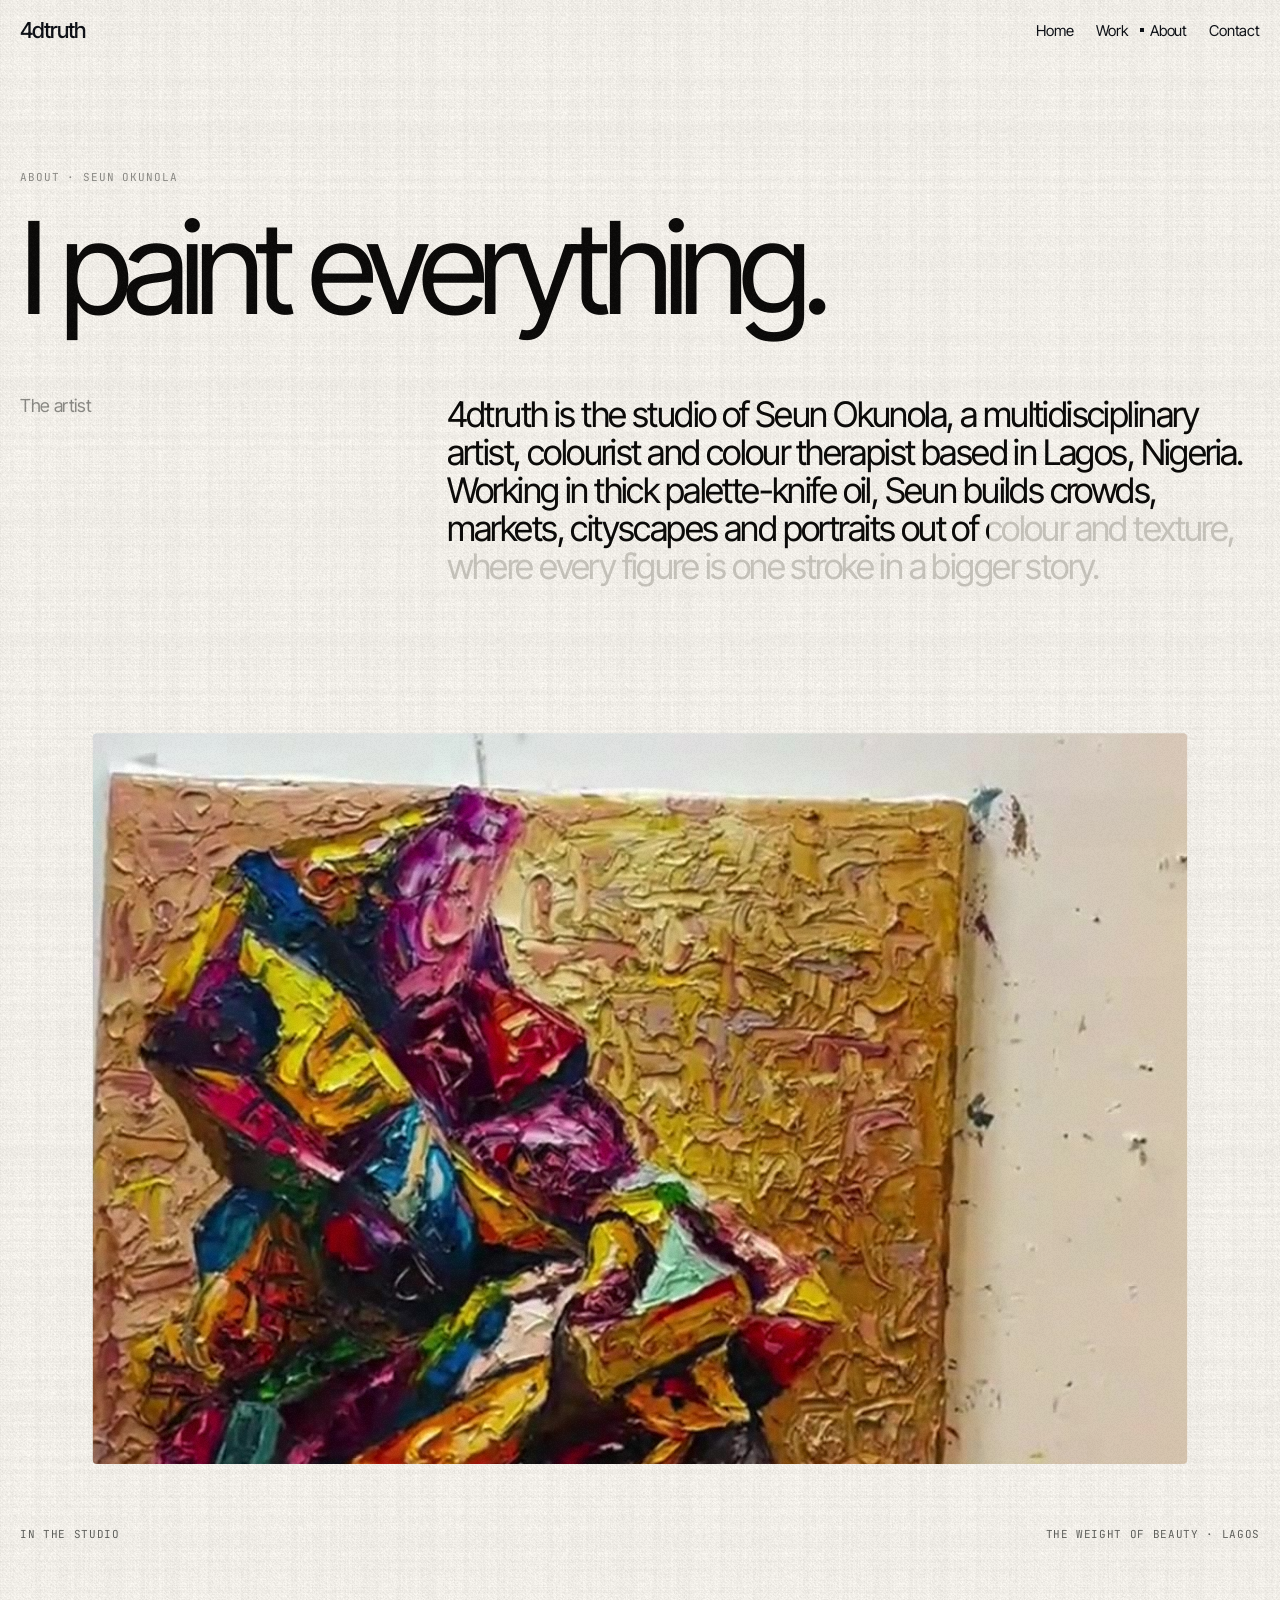
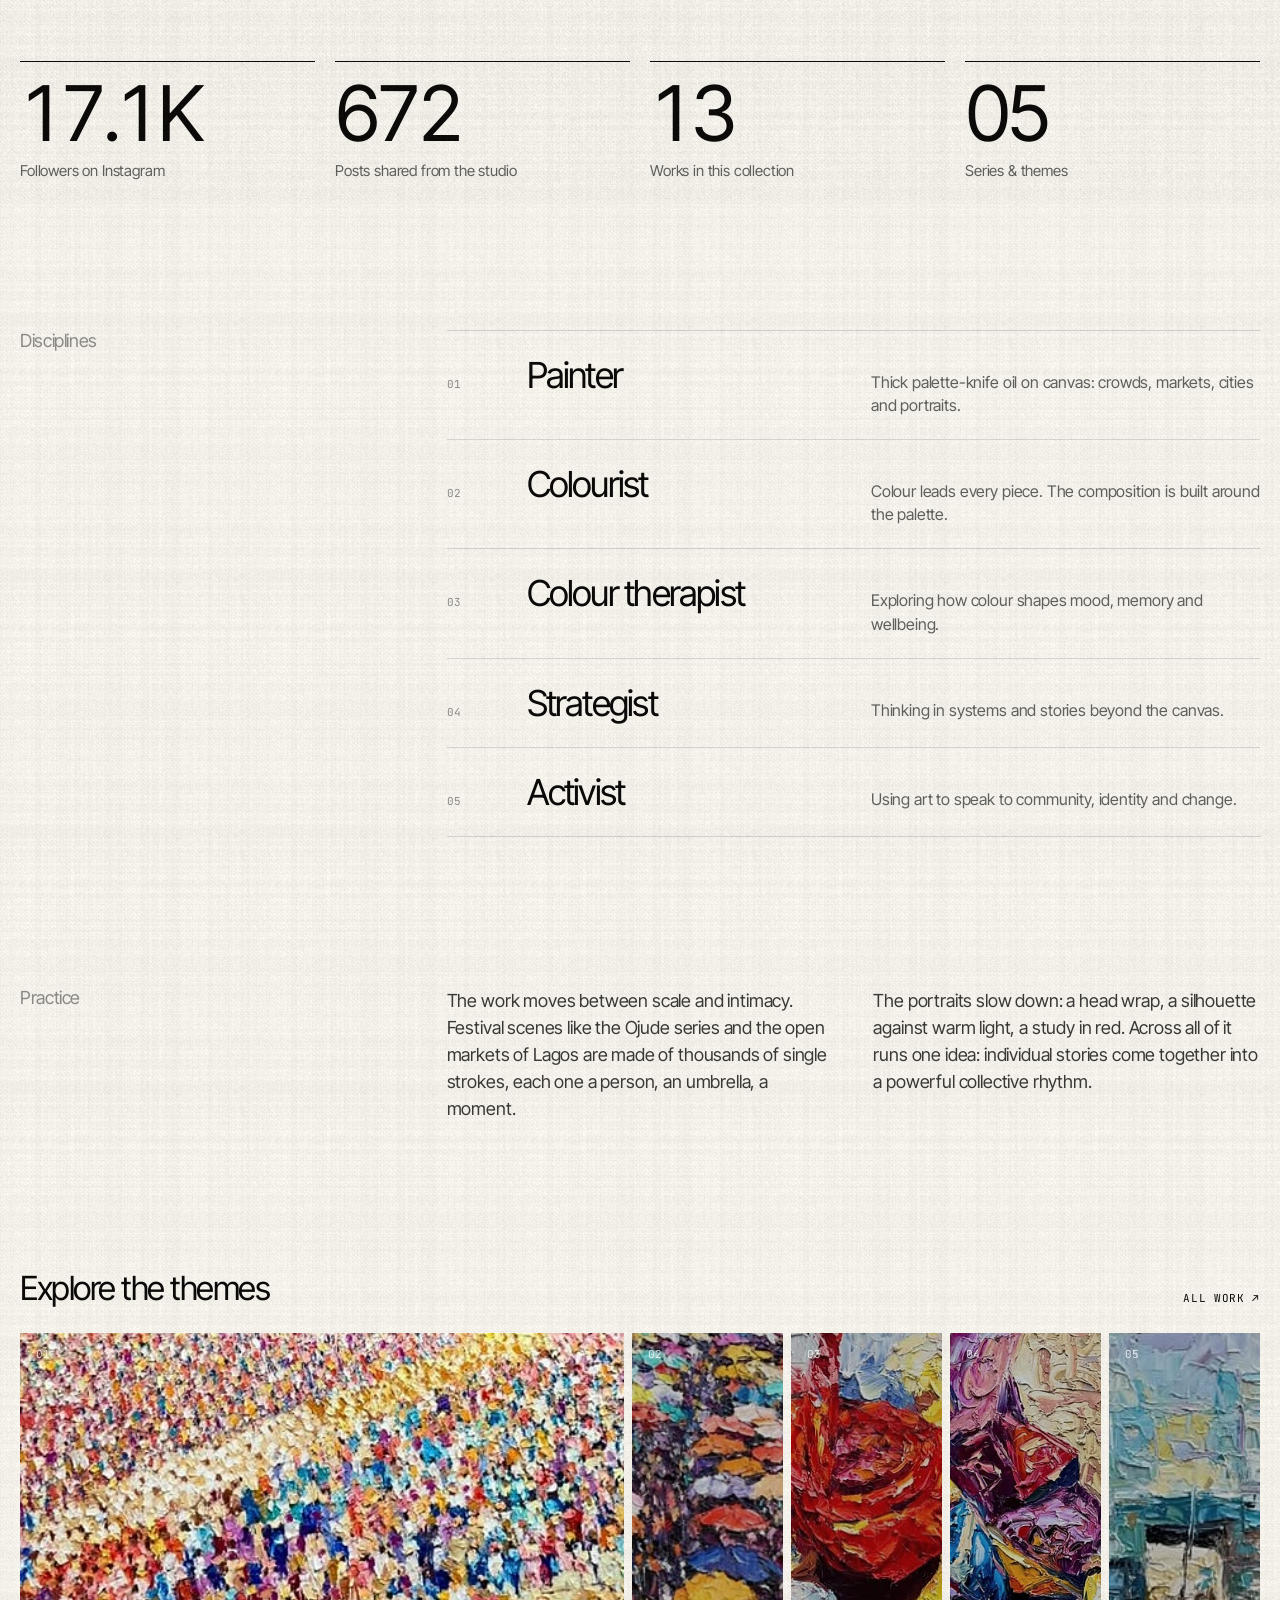
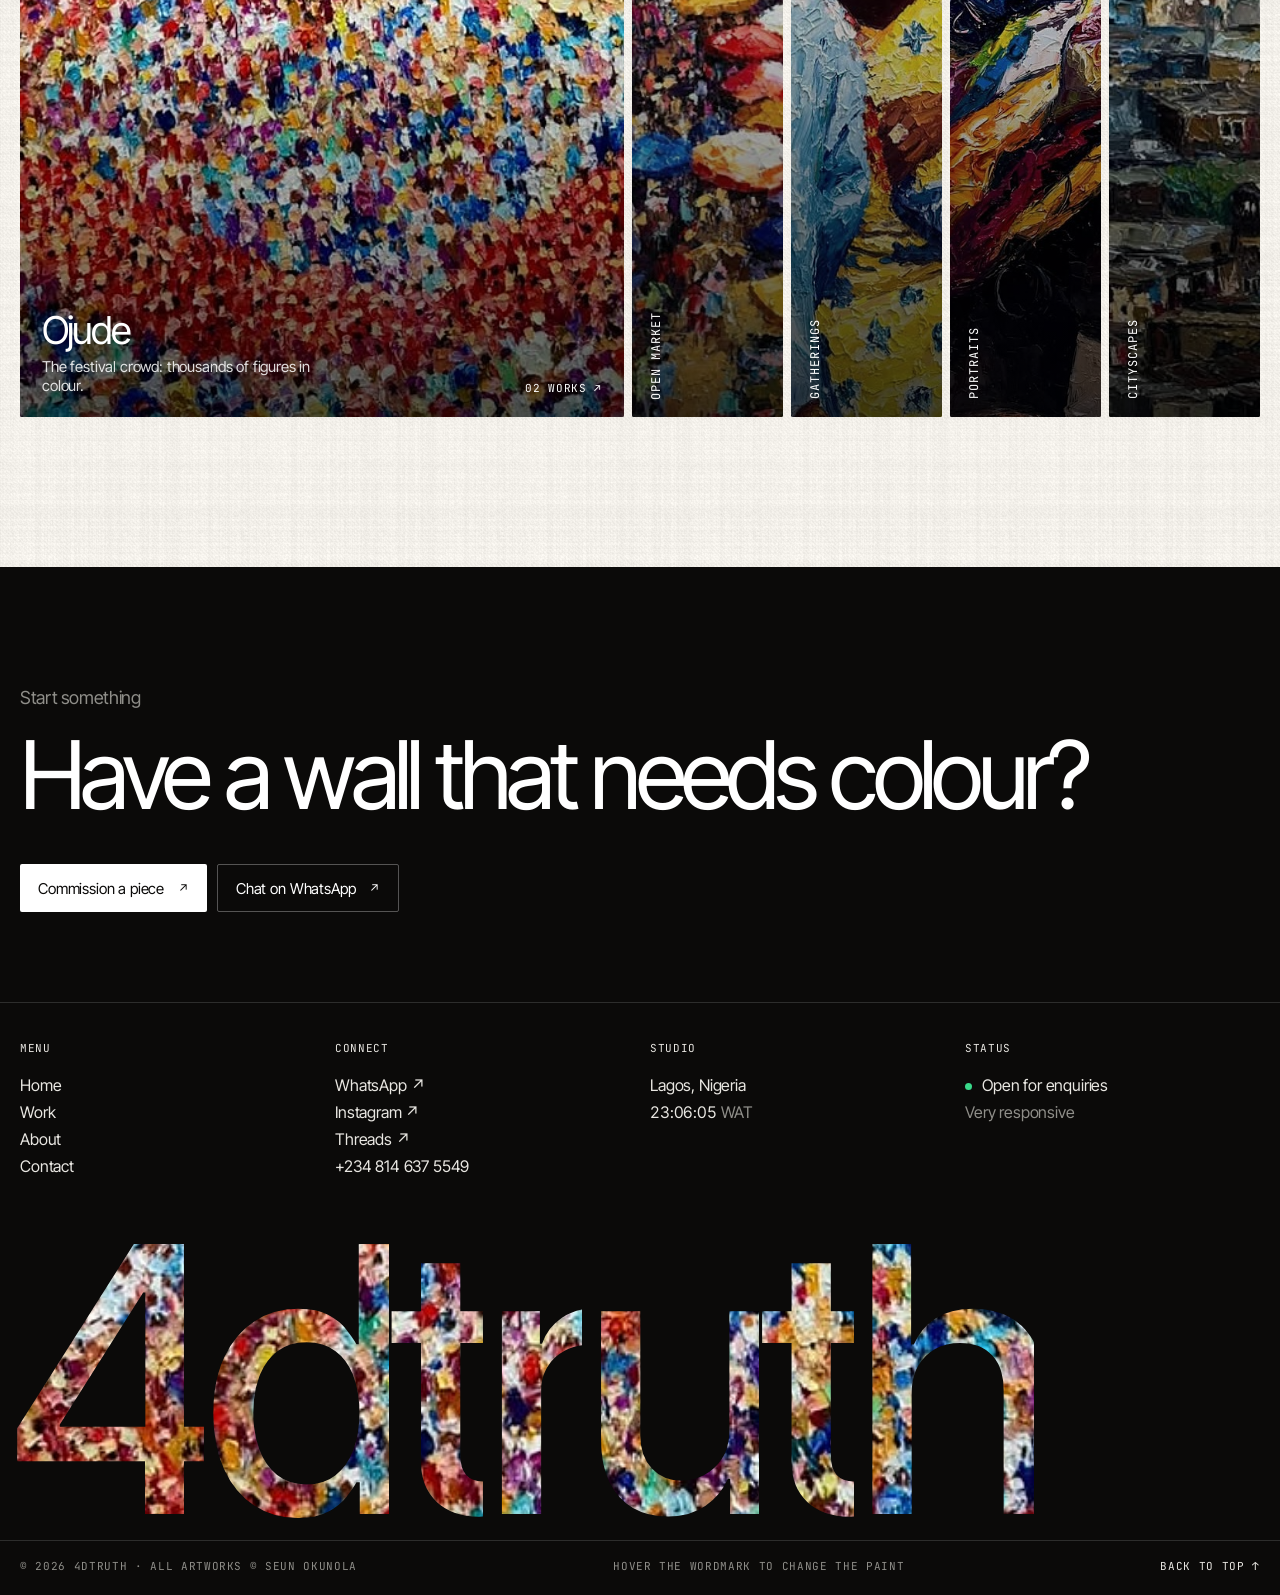
==== about.html @ 837c84b4 "Add Work, Artwork, About and Contact pages; landing-page home - Navbar without background (logo + me" ====
<!DOCTYPE html>
<html lang="en">
<head>
  <meta charset="utf-8" />
  <meta name="viewport" content="width=device-width, initial-scale=1" />
  <title>About | 4dtruth</title>
  <meta name="description" content="About Seun Okunola (4dtruth): multidisciplinary artist, colourist and colour therapist, strategist and activist based in Lagos, Nigeria." />
  <meta property="og:image" content="/assets/works/the-weight-of-beauty.jpg" />
  <link rel="icon" href="data:image/svg+xml,%3Csvg xmlns='http://www.w3.org/2000/svg' viewBox='0 0 32 32'%3E%3Crect width='32' height='32' fill='%230b0a09'/%3E%3Ctext x='16' y='22' font-family='Arial' font-weight='700' font-size='15' fill='white' text-anchor='middle'%3E4d%3C/text%3E%3C/svg%3E" />
  <script>if (sessionStorage.getItem("fdt-pt")) document.documentElement.classList.add("pt-in");</script>
  <link rel="preconnect" href="https://fonts.googleapis.com" />
  <link rel="preconnect" href="https://fonts.gstatic.com" crossorigin />
  <link href="https://fonts.googleapis.com/css2?family=Inter+Tight:wght@300;400;500&family=JetBrains+Mono:wght@400;500&display=swap" rel="stylesheet" />
  <link rel="stylesheet" href="styles.css" />
</head>
<body data-page="about">
  <main>
    <section class="ab-hero">
      <p class="eyebrow" data-split="wipe">About · Seun Okunola</p>
      <h1 class="ab-title" data-split="wipe" style="margin-top:28px">I paint everything.</h1>
      <div class="ab-lead-wrap">
        <p class="label" data-split="wipe">The artist</p>
        <p class="about-lead" data-split="fill">4dtruth is the studio of Seun Okunola, a multidisciplinary artist, colourist and colour therapist based in Lagos, Nigeria. Working in thick palette-knife oil, Seun builds crowds, markets, cityscapes and portraits out of colour and texture, where every figure is one stroke in a bigger story.</p>
      </div>
    </section>

    <section class="studio">
      <div class="studio-frame" id="studio-frame">
        <video autoplay muted loop playsinline preload="metadata" poster="assets/media/studio-poster.jpg">
          <source src="assets/media/studio.mp4" type="video/mp4" />
        </video>
      </div>
      <div class="studio-cap mono"><span>In the studio</span><span>The Weight of Beauty · Lagos</span></div>
    </section>

    <section class="stats" aria-label="At a glance">
      <div class="stat fade" data-reveal><div class="stat-n"><span data-count="17.1" data-suffix="K">0</span></div><p class="stat-l">Followers on Instagram</p></div>
      <div class="stat fade" data-reveal><div class="stat-n"><span data-count="673">0</span></div><p class="stat-l">Posts shared from the studio</p></div>
      <div class="stat fade" data-reveal><div class="stat-n"><span data-count="13" data-pad="2">00</span></div><p class="stat-l">Works in this collection</p></div>
      <div class="stat fade" data-reveal><div class="stat-n"><span data-count="5" data-pad="2">00</span></div><p class="stat-l">Series &amp; themes</p></div>
    </section>

    <section class="roles">
      <div>
        <p class="label" data-split="wipe">Disciplines</p>
      </div>
      <div class="roles-list">
        <div class="role" data-reveal><span class="mono">01</span><h3>Painter</h3><p>Thick palette-knife oil on canvas: crowds, markets, cities and portraits.</p></div>
        <div class="role" data-reveal><span class="mono">02</span><h3>Colourist</h3><p>Colour leads every piece. The composition is built around the palette.</p></div>
        <div class="role" data-reveal><span class="mono">03</span><h3>Colour therapist</h3><p>Exploring how colour shapes mood, memory and wellbeing.</p></div>
        <div class="role" data-reveal><span class="mono">04</span><h3>Strategist</h3><p>Thinking in systems and stories beyond the canvas.</p></div>
        <div class="role" data-reveal><span class="mono">05</span><h3>Activist</h3><p>Using art to speak to community, identity and change.</p></div>
      </div>
    </section>

    <section class="practice">
      <p class="label" data-split="wipe">Practice</p>
      <div class="practice-cols">
        <p data-split="wipe">The work moves between scale and intimacy. Festival scenes like the Ojude series and the open markets of Lagos are made of thousands of single strokes, each one a person, an umbrella, a moment.</p>
        <p data-split="wipe">The portraits slow down: a head wrap, a silhouette against warm light, a study in red. Across all of it runs one idea: individual stories come together into a powerful collective rhythm.</p>
      </div>
    </section>

    <section class="series" id="series">
      <div class="sec-head">
        <h2 class="h2" data-split="wipe">Explore the themes</h2>
        <a href="work.html" class="mono bnd-hov">All work ↗</a>
      </div>
      <div class="series-row" id="series-row"></div>
    </section>
  </main>

  <div id="app-footer"></div>

  <script src="assets/vendor/lenis.min.js"></script>
  <script src="assets/js/data.js"></script>
  <script src="assets/js/core.js"></script>
  <script src="assets/js/about.js"></script>
</body>
</html>
---- styles.css ----
/* =========================================================
   4dtruth: styles (all pages)
   Motion modelled on ouiwill.com
   Signature easing: cubic-bezier(.771,.029,.189,1.007)
   ========================================================= */
:root {
  --ink: #0b0a09;
  --grey: #5f605c;
  --muted: #8a8984;
  --soft: #c6c3bb;
  --line: rgba(11, 10, 9, .14);
  --tag: rgba(11, 10, 9, .07);
  --paper: #f4f1eb;
  --pad: 20px;
  --headH: 60px;
  --ease: cubic-bezier(.771, .029, .189, 1.007);
  --expo: cubic-bezier(.19, 1, .22, 1);
  --sans: "Inter Tight", "Helvetica Neue", Helvetica, Arial, sans-serif;
  --mono: "JetBrains Mono", ui-monospace, Menlo, monospace;
}

@property --hovp { syntax: "<number>"; inherits: false; initial-value: 0; }
@property --fill { syntax: "<number>"; inherits: false; initial-value: 0; }

* { box-sizing: border-box; margin: 0; padding: 0; }
html { -webkit-text-size-adjust: 100%; scrollbar-width: none; }
html::-webkit-scrollbar { display: none; }
html.lenis, html.lenis body { height: auto; }
.lenis.lenis-smooth { scroll-behavior: auto !important; }
.lenis.lenis-stopped { overflow: hidden; }
body {
  font-family: var(--sans); color: var(--ink);
  background: var(--paper) url("assets/texture/canvas.png") repeat;
  background-size: 256px 256px;
  letter-spacing: -0.01em;
  -webkit-font-smoothing: antialiased; -moz-osx-font-smoothing: grayscale;
}
img, video { display: block; max-width: 100%; }
[hidden] { display: none !important; }
a { color: inherit; text-decoration: none; }
button, input, select, textarea { font: inherit; color: inherit; }
button { background: none; border: 0; cursor: pointer; }
.mono { font-family: var(--mono); font-size: 11px; letter-spacing: .06em; text-transform: uppercase; }
.label { color: var(--muted); font-size: 18px; letter-spacing: -0.02em; }
.h2 { font-size: clamp(28px, 2.6vw, 40px); font-weight: 400; letter-spacing: -0.045em; line-height: 1; }
.eyebrow { font-family: var(--mono); font-size: 11px; letter-spacing: .08em; text-transform: uppercase; color: var(--muted); }

/* ---------- Film grain over everything ---------- */
.grain {
  position: fixed; inset: -100%; z-index: 200; pointer-events: none; opacity: .09;
  background: url("assets/texture/grain.png") repeat; background-size: 180px;
  animation: grain .9s steps(6) infinite;
}
@keyframes grain {
  0% { transform: translate(0, 0); } 17% { transform: translate(-3%, 2%); } 33% { transform: translate(2%, -4%); }
  50% { transform: translate(-4%, -1%); } 67% { transform: translate(3%, 3%); } 83% { transform: translate(-1%, 4%); } 100% { transform: translate(0, 0); }
}

/* ---------- Buttons ---------- */
.btn {
  display: inline-flex; align-items: center; gap: 14px; height: 48px; padding: 0 18px;
  font-size: 15px; border-radius: 2px; white-space: nowrap;
  background: var(--ink); color: #fff;
  transition: background-color .3s var(--ease), color .3s var(--ease), border-color .3s var(--ease), opacity .3s var(--ease);
}
.btn i { font-style: normal; font-size: 12px; transition: transform .5s var(--expo); }
.btn:hover i { transform: translate(3px, -3px); }
.btn:hover { opacity: .88; }
.btn-ghost { background: transparent; color: var(--ink); border: 1px solid var(--line); }
.btn-ghost:hover { background: var(--ink); color: #fff; opacity: 1; }
.btn-light { background: #fff; color: var(--ink); }
.btn-ghost-light { background: transparent; color: #fff; border: 1px solid rgba(255,255,255,.3); }
.btn-ghost-light:hover { background: #fff; color: var(--ink); opacity: 1; }
.btn-glass { background: rgba(255,255,255,.14); color: #fff; backdrop-filter: blur(10px); -webkit-backdrop-filter: blur(10px); border: 1px solid rgba(255,255,255,.25); }
.btn-glass:hover { background: #fff; color: var(--ink); opacity: 1; }

/* ---------- Line wipe (top -> bottom) ---------- */
.ln { display: block; position: relative; }
.ln-i {
  display: block;
  clip-path: inset(-0.2em -0.1em 105% -0.1em);
  transform: translateY(.18em);
  transition: clip-path 1.1s var(--ease), transform 1.1s var(--ease);
  transition-delay: calc(var(--i, 0) * 90ms + var(--d, 0ms));
}
.in .ln-i, .in.ln-i { clip-path: inset(-0.2em -0.1em -0.25em -0.1em); transform: none; }
[data-split="fill"] .ln { color: var(--soft); }
[data-split="fill"] .ln-f { position: absolute; inset: 0; color: var(--ink); pointer-events: none; clip-path: inset(-0.2em calc(100% - 100% * var(--fill)) -0.25em 0); }

/* ---------- Band hover ---------- */
.bnd-hov { display: inline-block; --b: .15; }
.bnd-hov.hov {
  --bB: calc(100% * var(--b)); --bS: calc(100% + 2 * var(--bB));
  clip-path: polygon(
    -10% calc(0% - var(--bB)), 110% calc(0% - var(--bB)),
    110% calc(var(--bS) * (var(--hovp) - 1.1) - var(--bB)), -10% calc(var(--bS) * (var(--hovp) - 1.1) - var(--bB)),
    -10% calc(var(--bS) * var(--hovp) - var(--bB)), 110% calc(var(--bS) * var(--hovp) - var(--bB)),
    110% calc(100% + var(--bB)), -10% calc(100% + var(--bB)));
  animation: bnd .8s var(--ease) forwards;
}
@keyframes bnd { from { --hovp: 0; } to { --hovp: 2.1; } }

/* Generic reveal */
[data-reveal].fade { opacity: 0; transform: translateY(24px); transition: opacity 1s var(--ease), transform 1s var(--ease); }
[data-reveal].fade.in { opacity: 1; transform: none; }

/* ---------- Page transition ---------- */
.pt {
  position: fixed; inset: 0; z-index: 150; background: var(--ink); color: #fff; pointer-events: none;
  display: grid; place-items: center;
  clip-path: inset(100% 0 0 0);
}
.pt-logo { font-size: 22px; font-weight: 500; letter-spacing: -0.04em; opacity: 0; transition: opacity .3s; }
.pt.cover { clip-path: inset(0 0 0 0); transition: clip-path .7s var(--ease); pointer-events: auto; }
.pt.cover .pt-logo { opacity: 1; transition-delay: .35s; }
html.pt-in .pt { clip-path: inset(0 0 0 0); }
html.pt-in .pt .pt-logo { opacity: 1; }
.pt.open { clip-path: inset(0 0 100% 0); transition: clip-path .9s var(--ease) .1s; }

/* ---------- Nav (no background: logo + menu) ---------- */
.nav {
  position: fixed; inset: 0 0 auto 0; z-index: 60; height: var(--headH);
  display: flex; justify-content: space-between; align-items: center;
  padding: 0 var(--pad); color: #fff; mix-blend-mode: difference;
  transition: transform .8s var(--ease), opacity .8s var(--ease);
}
.is-loading .nav { opacity: 0; transform: translateY(-10px); }
html.nav-hide .nav { transform: translateY(calc(-1 * var(--headH))); transition: transform .45s var(--ease); }
.nav-logo { font-size: 22px; font-weight: 500; letter-spacing: -0.045em; }
.nav-menu { display: flex; gap: 22px; font-size: 15px; }
.nav-menu a { position: relative; }
.nav-menu a.cur::before { content: ""; position: absolute; left: -10px; top: 50%; width: 4px; height: 4px; background: currentColor; translate: 0 -50%; }
.nav-burger { display: none; font-size: 15px; color: inherit; }

/* Full-screen menu (mobile) */
.menu {
  position: fixed; inset: 0; z-index: 55; background: var(--paper) url("assets/texture/canvas.png");
  display: flex; flex-direction: column; justify-content: space-between; padding: calc(var(--headH) + 24px) var(--pad) 28px;
  clip-path: inset(0 0 100% 0); visibility: hidden;
  transition: clip-path .8s var(--ease), visibility 0s .8s;
}
.menu.open { clip-path: inset(0 0 0 0); visibility: visible; transition: clip-path .8s var(--ease), visibility 0s; }
.menu-links { display: flex; flex-direction: column; border-top: 1px solid var(--line); }
.menu-links a { display: flex; align-items: baseline; gap: 18px; padding: 14px 0; border-bottom: 1px solid var(--line); font-size: clamp(40px, 12vw, 72px); letter-spacing: -0.05em; line-height: 1; }
.menu-links a .mono { color: var(--muted); }
.menu-links a > span:last-child { transform: translateY(40%); opacity: 0; transition: transform .9s var(--ease), opacity .6s var(--ease); transition-delay: calc(.25s + var(--i) * 70ms); }
.menu.open .menu-links a > span:last-child { transform: none; opacity: 1; }
.menu-foot { display: flex; justify-content: space-between; gap: 12px; flex-wrap: wrap; color: var(--grey); }

/* ---------- Loader (home, first visit) ---------- */
.loader { position: fixed; inset: 0; z-index: 90; background: var(--paper) url("assets/texture/canvas.png"); display: grid; place-items: center; pointer-events: none; }
.ring-stage { perspective: 1400px; width: 100%; height: 100%; display: grid; place-items: center; }
.ring { position: relative; width: 120px; height: 90px; transform-style: preserve-3d; animation: ringSpin 2.6s var(--ease) forwards; }
.ring-card {
  position: absolute; inset: 0; transform-style: preserve-3d; background-size: cover; background-position: center;
  transform: rotateY(calc(var(--k) * 45deg)) translateZ(210px);
  opacity: 0; animation: cardIn .6s var(--ease) forwards; animation-delay: calc(var(--k) * 70ms + 150ms);
}
@keyframes ringSpin {
  0% { transform: rotateX(-8deg) rotateZ(-4deg) rotateY(40deg) scale(.7); }
  100% { transform: rotateX(-4deg) rotateZ(0deg) rotateY(-320deg) scale(1); }
}
@keyframes cardIn { to { opacity: 1; } }
.loader.out .ring { transition: opacity .5s var(--ease); opacity: 0; }
.loader.gone { opacity: 0; visibility: hidden; transition: opacity .3s linear, visibility 0s .3s; }

/* ---------- Home: intro / hero / reel ---------- */
.intro { position: relative; height: 230vh; }
.intro-pin { position: sticky; top: 0; height: 100vh; height: 100lvh; overflow: hidden; }
.hero {
  position: absolute; inset: 0; background: #111; overflow: hidden;
  clip-path: inset(var(--ht, 0%) var(--hr, 0%) var(--hb, 0%) var(--hl, 0%) round var(--hrad, 0px));
}
.hero-video { position: absolute; inset: 0; width: 100%; height: 100%; object-fit: cover; transform: scale(var(--hs, 1.08)); }
.hero-shade { position: absolute; inset: 0; background: radial-gradient(ellipse at 50% 55%, rgba(0,0,0,.32), rgba(0,0,0,.12) 60%), linear-gradient(180deg, rgba(0,0,0,.25), rgba(0,0,0,.05) 40%, rgba(0,0,0,.5)); }
.hero-content {
  position: absolute; left: 50%; top: 50%; translate: -50% -50%; width: min(92vw, 1120px);
  text-align: center; color: #fff; display: flex; flex-direction: column; align-items: center; gap: 26px;
}
.hero-eyebrow { font-family: var(--mono); font-size: 11px; letter-spacing: .1em; text-transform: uppercase; color: rgba(255,255,255,.8); }
.hero-title { font-weight: 400; font-size: clamp(36px, 5vw, 76px); line-height: 1; letter-spacing: -0.055em; }
.hero-btns { display: flex; gap: 10px; flex-wrap: wrap; justify-content: center; opacity: 0; transform: translateY(14px); transition: opacity 1s var(--ease) .5s, transform 1s var(--ease) .5s; }
.hero-content.in .hero-btns { opacity: 1; transform: none; }
.hero-scroll { position: absolute; left: var(--pad); bottom: var(--pad); color: #fff; display: flex; align-items: center; gap: 10px; opacity: var(--so, 1); }
.hero-scroll i { display: block; width: 1px; height: 34px; background: rgba(255,255,255,.35); position: relative; overflow: hidden; }
.hero-scroll i::after { content: ""; position: absolute; inset: 0; background: #fff; animation: scrollLine 1.8s var(--ease) infinite; }
@keyframes scrollLine { 0% { transform: translateY(-100%); } 60%, 100% { transform: translateY(100%); } }
.reel {
  position: absolute; left: 0; top: 0; overflow: hidden; color: #fff; background: #222;
  width: var(--rw, 233px); height: var(--rh, 143px);
  transform: translate3d(var(--rx, 0px), var(--ry, 0px), 0); border-radius: var(--rr, 2px);
  clip-path: inset(0 0 calc(100% * (1 - var(--rv, 1))) 0); transition: clip-path .9s var(--ease);
}
.is-loading .reel { --rv: 0; }
.reel-media { position: absolute; inset: 0; }
.reel-media img { position: absolute; inset: 0; width: 100%; height: 100%; object-fit: cover; visibility: hidden; transform: scale(1.12); }
.reel-media img.act { visibility: visible; animation: kb 2.4s linear forwards; }
@keyframes kb { from { transform: scale(1.12); } to { transform: scale(1.02); } }
.reel::after { content: ""; position: absolute; inset: 0; background: rgba(0,0,0,calc(.28 * var(--rp, 0))); }
.reel-label { position: absolute; z-index: 2; left: 50%; top: 50%; translate: -50% -50%; font-size: 15px; white-space: nowrap; opacity: var(--rl, 0); }
.reel-count { position: absolute; z-index: 2; right: 14px; top: 12px; opacity: var(--rl, 0); }

/* ---------- Stats band ---------- */
.stats { display: grid; grid-template-columns: repeat(4, 1fr); gap: 20px; padding: 120px var(--pad) 0; }
.stat { border-top: 1px solid var(--ink); padding-top: 16px; }
.stat-n { font-size: clamp(48px, 6vw, 96px); letter-spacing: -0.06em; line-height: .95; font-weight: 400; font-variant-numeric: tabular-nums; }
.stat-l { margin-top: 10px; color: var(--grey); font-size: 15px; }

/* ---------- About teaser ---------- */
.about { display: grid; grid-template-columns: 1fr 2fr; gap: 20px; padding: 150px var(--pad) 160px; }
.about-cycle { position: relative; height: 20px; margin-top: 36px; font-size: 13px; }
.about-cycle span { position: absolute; left: 0; top: 0; clip-path: inset(0 0 100% 0); transform: translateY(6px); transition: clip-path .7s var(--ease), transform .7s var(--ease); white-space: nowrap; }
.about-cycle span.act { clip-path: inset(0 0 -10% 0); transform: none; }
.about-cycle span.leave { clip-path: inset(100% 0 0 0); transform: translateY(-6px); }
.about-lead { font-size: clamp(26px, 2.75vw, 42px); line-height: 1.08; letter-spacing: -0.045em; max-width: 980px; }
.about-sub { margin-top: 48px; font-size: clamp(20px, 1.9vw, 28px); line-height: 1.15; letter-spacing: -0.035em; color: var(--muted); max-width: 820px; }
.about-more { margin-top: 44px; }

/* ---------- Section heads ---------- */
.sec-head { display: flex; justify-content: space-between; align-items: flex-end; gap: 20px; padding: 0 var(--pad) 28px; }
.sec-head .count { color: var(--muted); font-family: var(--mono); font-size: 11px; margin-left: 8px; vertical-align: top; }

/* ---------- Cards ---------- */
.work { padding: 0 0 140px; }
.grid { display: grid; grid-template-columns: 1fr 1fr; gap: 80px 20px; padding: 0 var(--pad); }
.grid-cta { display: flex; justify-content: center; padding-top: 80px; }
.card { cursor: pointer; display: block; }
.card.wide { grid-column: 1 / -1; }
.card-media { position: relative; overflow: hidden; background: #e7e3db; aspect-ratio: 1 / 1; border-radius: 2px; clip-path: inset(100% 0 0 0 round 2px); transition: clip-path 1.3s var(--ease); }
.card.in .card-media { clip-path: inset(0 0 0 0 round 2px); }
.card.wide .card-media { aspect-ratio: 16 / 8; }
.card-media img { position: absolute; left: 0; top: -8%; width: 100%; height: 116%; object-fit: cover; transform: translate3d(0, var(--py, 0px), 0); transition: scale .9s var(--ease); }
.card:hover .card-media img { scale: 1.03; }
.card-info { display: flex; justify-content: space-between; align-items: center; gap: 16px; padding-top: 18px; }
.card-info h3 { font-size: clamp(20px, 1.9vw, 28px); font-weight: 400; letter-spacing: -0.04em; color: var(--grey); transition: color .3s var(--ease); white-space: nowrap; }
.card:hover .card-info h3 { color: var(--ink); }
.tags { display: flex; flex-wrap: wrap; gap: 5px; justify-content: flex-end; }
.tag { font-family: var(--mono); font-size: 10.5px; letter-spacing: .04em; text-transform: uppercase; color: #5d5c58; background: var(--tag); padding: 8px 10px; line-height: 1; border-radius: 1px; }
.card .tag { opacity: 0; transform: translateY(6px); transition: opacity .8s var(--ease), transform .8s var(--ease); transition-delay: calc(400ms + var(--t, 0) * 60ms); }
.card.in .tag { opacity: 1; transform: none; }

/* ---------- Series accordion ---------- */
.series { padding: 0 0 150px; }
.series-row { display: flex; gap: 8px; height: 76vh; min-height: 520px; padding: 0 var(--pad); }
.sp {
  position: relative; flex: 1; min-width: 0; overflow: hidden; border-radius: 2px; color: #fff; background: #222;
  transition: flex .8s var(--ease);
}
.sp:hover, .sp.act { flex: 4; }
.sp img { position: absolute; inset: 0; width: 100%; height: 100%; object-fit: cover; transform: scale(1.08); transition: transform 1.2s var(--ease), filter .8s var(--ease); filter: saturate(.85) brightness(.8); }
.sp:hover img, .sp.act img { transform: scale(1); filter: none; }
.sp::after { content: ""; position: absolute; inset: 0; background: linear-gradient(180deg, rgba(0,0,0,0) 40%, rgba(0,0,0,.65)); }
.sp-v { position: absolute; z-index: 2; left: 16px; bottom: 18px; writing-mode: vertical-rl; transform: rotate(180deg); font-family: var(--mono); font-size: 12px; letter-spacing: .08em; text-transform: uppercase; transition: opacity .35s var(--ease) .4s, transform .35s var(--ease) .4s; }
.sp:hover .sp-v, .sp.act .sp-v { opacity: 0; transform: rotate(180deg) translateY(.6rem); transition-delay: 0s; }
.sp-panel { position: absolute; z-index: 2; left: 22px; right: 22px; bottom: 22px; display: flex; justify-content: space-between; align-items: flex-end; gap: 20px; opacity: 0; transform: translateY(1.2rem); transition: opacity .45s var(--ease) .1s, transform .45s var(--ease) .1s; }
.sp:hover .sp-panel, .sp.act .sp-panel { opacity: 1; transform: none; transition-delay: .3s; }
.sp-panel h3 { font-size: clamp(28px, 3vw, 48px); font-weight: 400; letter-spacing: -0.05em; line-height: 1; white-space: nowrap; }
.sp-panel p { font-size: 15px; max-width: 280px; color: rgba(255,255,255,.85); margin-top: 8px; }
.sp-panel .mono { white-space: nowrap; }
.sp-n { position: absolute; z-index: 2; top: 14px; left: 16px; font-family: var(--mono); font-size: 11px; opacity: .8; }

/* ---------- Statements (dark slider) ---------- */
.testi { position: relative; height: 100vh; min-height: 640px; color: #fff; background: #0b0b0b; overflow: hidden; }
.testi-bgs { position: absolute; inset: 0; }
.testi-bg { position: absolute; inset: -4%; background-size: cover; background-position: center; opacity: 0; transform: scale(1.08); transition: opacity .9s var(--ease), transform 7s linear; filter: saturate(1.05) blur(1.5px); }
.testi-bg.act { opacity: 1; transform: scale(1); }
.testi::after { content: ""; position: absolute; inset: 0; background: linear-gradient(180deg, rgba(0,0,0,.62), rgba(0,0,0,.45) 40%, rgba(0,0,0,.78)); }
.testi-inner { position: relative; z-index: 2; height: 100%; display: grid; grid-template-rows: auto 1fr auto; padding: 22px var(--pad); }
.testi-top { display: flex; justify-content: space-between; color: #bbb; }
.testi-quotes { position: relative; align-self: center; }
.testi-q { position: absolute; left: 0; right: 0; top: 50%; translate: 0 -50%; visibility: hidden; }
.testi-q.act { visibility: visible; }
.testi-q blockquote { font-size: clamp(26px, 3.5vw, 54px); line-height: 1.05; letter-spacing: -0.045em; max-width: 1180px; }
.testi-q .meta { margin-top: 36px; font-size: 15px; }
.testi-q .meta a { border-bottom: 1px solid rgba(255,255,255,.4); }
.testi-tabs { display: flex; gap: 28px; flex-wrap: wrap; border-top: 1px solid rgba(255,255,255,.18); padding-top: 16px; }
.testi-tab { font-family: var(--mono); font-size: 12px; letter-spacing: .08em; text-transform: uppercase; color: #8a8a8a; transition: color .3s var(--ease); position: relative; padding-bottom: 6px; }
.testi-tab.act, .testi-tab:hover { color: #fff; }
.testi-tab i { position: absolute; left: 0; bottom: 0; height: 1px; width: 100%; background: #fff; transform-origin: left; transform: scaleX(0); }
.testi-tab.act i { animation: prog var(--dur, 7s) linear forwards; }
@keyframes prog { to { transform: scaleX(1); } }

/* ---------- Process ---------- */
.process { padding: 150px var(--pad); display: grid; grid-template-columns: 1fr 2fr; gap: 20px; }
.process-intro p { color: var(--grey); font-size: 17px; line-height: 1.45; max-width: 360px; margin: 24px 0 32px; }
.steps { display: grid; grid-template-columns: 1fr 1fr; gap: 0 20px; }
.step { border-top: 1px solid var(--line); padding: 20px 0 48px; }
.step-n { font-size: clamp(56px, 6vw, 96px); letter-spacing: -0.06em; line-height: .9; color: var(--soft); transition: color .6s var(--ease); }
.step:hover .step-n { color: var(--ink); }
.step h3 { font-size: 22px; font-weight: 400; letter-spacing: -0.035em; margin: 18px 0 8px; }
.step p { color: var(--grey); font-size: 15px; line-height: 1.45; max-width: 340px; }

/* ---------- More work marquee ---------- */
.more { padding: 0 0 0; }
.more .sec-head { justify-content: flex-start; align-items: flex-start; gap: 8px; }
.marquee { overflow: hidden; }
.marquee-track { display: flex; gap: 20px; width: max-content; will-change: transform; }
.mq { position: relative; height: clamp(260px, 40vh, 440px); flex: none; overflow: hidden; border-radius: 2px; }
.mq img { height: 100%; width: auto; transition: scale .9s var(--ease); }
.mq:hover img { scale: 1.04; }
.mq span { position: absolute; left: 12px; bottom: 10px; color: #fff; font-size: 14px; opacity: 0; transform: translateY(6px); transition: opacity .5s var(--ease), transform .5s var(--ease); text-shadow: 0 1px 8px rgba(0,0,0,.4); }
.mq:hover span { opacity: 1; transform: none; }
.marquee-names { display: flex; justify-content: space-between; padding: 14px var(--pad) 120px; }

/* ---------- Footer ---------- */
.footer { position: relative; background: var(--ink); color: #fff; overflow: hidden; }
.f-cta { padding: 120px var(--pad) 90px; border-bottom: 1px solid rgba(255,255,255,.14); }
.f-label { color: #8f8e89; }
.f-title { font-size: clamp(44px, 7.4vw, 124px); font-weight: 400; letter-spacing: -0.06em; line-height: .95; margin: 22px 0 44px; max-width: 1300px; }
.f-btns { display: flex; gap: 10px; flex-wrap: wrap; }
.f-cols { display: grid; grid-template-columns: repeat(4, 1fr); gap: 20px; padding: 36px var(--pad) 0; font-size: 16px; line-height: 1.7; }
.f-cols a { display: table; color: #e9e7e2; }
.f-cols p { color: #e9e7e2; }
.f-h { color: #8f8e89; margin-bottom: 14px; }
.f-muted { color: #8f8e89 !important; }
.f-clock { font-variant-numeric: tabular-nums; }
.f-dot { display: inline-block; width: 7px; height: 7px; border-radius: 50%; background: #39d98a; margin-right: 10px; vertical-align: middle; box-shadow: 0 0 0 0 rgba(57,217,138,.6); animation: pulse 2s infinite; }
@keyframes pulse { 0% { box-shadow: 0 0 0 0 rgba(57,217,138,.5); } 70% { box-shadow: 0 0 0 9px rgba(57,217,138,0); } 100% { box-shadow: 0 0 0 0 rgba(57,217,138,0); } }
.f-word {
  display: flex; padding: 40px 0 0 calc(var(--pad) - 1.2vw); font-size: 29vw; font-weight: 500; letter-spacing: -0.075em; line-height: .86;
  white-space: nowrap; overflow: hidden; cursor: pointer; --mx: 0; --my: 0;
}
.f-word span {
  display: inline-block; color: transparent;
  background-image: var(--paint); background-size: var(--fw, 100vw) auto; background-repeat: no-repeat;
  background-position: calc(var(--ox, 0px) + var(--mx) * -60px) calc(50% + var(--my) * -80px);
  -webkit-background-clip: text; background-clip: text;
  transform: translateY(105%); transition: transform 1.2s var(--ease), background-position .6s var(--expo);
  transition-delay: calc(var(--i) * 60ms), 0s;
}
.f-word.in span { transform: none; }
.f-word:hover span { transform: translateY(calc(sin(var(--i) * 1.3) * 4%)); transition: transform .9s var(--expo), background-position .6s var(--expo); }
.f-bottom { display: flex; justify-content: space-between; gap: 16px; padding: 18px var(--pad) 22px; color: #8f8e89; border-top: 1px solid rgba(255,255,255,.14); flex-wrap: wrap; }
.f-bottom a { color: #e9e7e2; }

/* ---------- Inner page heads ---------- */
.page-head { padding: calc(var(--headH) + 110px) var(--pad) 60px; }
.page-title { font-size: clamp(64px, 13vw, 220px); font-weight: 400; letter-spacing: -0.07em; line-height: .86; }
.page-title sup { font-family: var(--mono); font-size: 13px; letter-spacing: 0; color: var(--muted); vertical-align: top; margin-left: .4em; position: relative; top: 1.2em; }
.page-intro { display: grid; grid-template-columns: 1fr 2fr; gap: 20px; margin-top: 44px; }
.page-intro p { font-size: clamp(20px, 1.9vw, 28px); line-height: 1.15; letter-spacing: -0.035em; max-width: 760px; }

/* ---------- Work page ---------- */
.controls { display: flex; justify-content: space-between; align-items: center; gap: 20px; padding: 0 var(--pad) 26px; border-bottom: 1px solid var(--line); margin: 0 var(--pad) 40px; padding-left: 0; padding-right: 0; flex-wrap: wrap; }
.chips { display: flex; gap: 6px; flex-wrap: wrap; }
.chip { font-family: var(--mono); font-size: 11px; letter-spacing: .06em; text-transform: uppercase; height: 34px; padding: 0 12px; border: 1px solid var(--line); border-radius: 2px; display: inline-flex; align-items: center; gap: 8px; transition: background .3s var(--ease), color .3s var(--ease), border-color .3s var(--ease); }
.chip sup { font-size: 9px; color: var(--muted); }
.chip:hover, .chip.act { background: var(--ink); color: #fff; border-color: var(--ink); }
.chip.act sup, .chip:hover sup { color: #aaa; }
.view-toggle { display: flex; gap: 2px; }
.grid3 { display: grid; grid-template-columns: repeat(3, 1fr); gap: 64px 20px; padding: 0 var(--pad) 160px; transition: opacity .35s var(--ease); }
.grid3 .card-media { aspect-ratio: 4 / 5; }
.grid3 .card-info { flex-direction: column; align-items: flex-start; gap: 12px; }
.grid3 .tags { justify-content: flex-start; }
.is-swapping { opacity: 0; }
.list { padding: 0 var(--pad) 160px; transition: opacity .35s var(--ease); }
.row { display: grid; grid-template-columns: 70px 2.2fr 1fr 1fr 1fr 40px; align-items: center; gap: 20px; padding: 22px 0; border-bottom: 1px solid var(--line); position: relative; }
.row-t { font-size: clamp(22px, 2.4vw, 36px); letter-spacing: -0.045em; transition: translate .5s var(--expo); color: var(--grey); }
.row:hover .row-t { translate: 1rem; color: var(--ink); }
.row .mono { color: var(--muted); }
.row .arr { justify-self: end; transition: transform .5s var(--expo); }
.row:hover .arr { transform: translate(4px, -4px); }
.preview { position: fixed; z-index: 40; left: 0; top: 0; width: 260px; pointer-events: none; transform: translate3d(var(--x, 0), var(--y, 0), 0); }
.preview-in { clip-path: inset(100% 0 0 0); transition: clip-path .6s var(--ease); aspect-ratio: 4 / 5; overflow: hidden; border-radius: 2px; box-shadow: 0 30px 60px -30px rgba(0,0,0,.4); }
.preview.show .preview-in { clip-path: inset(0 0 0 0); }
.preview img { width: 100%; height: 100%; object-fit: cover; }
.empty { padding: 60px 0; color: var(--grey); }

/* ---------- Piece page ---------- */
.piece { display: grid; grid-template-columns: 1.5fr 1fr; gap: 40px; padding: calc(var(--headH) + 40px) var(--pad) 120px; align-items: start; }
.crumbs { display: flex; gap: 10px; color: var(--muted); margin-bottom: 26px; }
.crumbs a:hover { color: var(--ink); }
.piece-wall { position: relative; background: rgba(11,10,9,.05); border-radius: 2px; display: grid; place-items: center; padding: 8% 10%; min-height: calc(100vh - var(--headH) - 80px); }
.piece-wall img { max-height: 76vh; width: auto; box-shadow: 0 2px 4px rgba(0,0,0,.08), 0 40px 70px -30px rgba(0,0,0,.5); clip-path: inset(100% 0 0 0); transition: clip-path 1.3s var(--ease) .2s; }
.piece-wall.in img { clip-path: inset(0 0 0 0); }
.piece-info { position: sticky; top: calc(var(--headH) + 40px); }
.piece-idx { color: var(--muted); margin-bottom: 18px; display: block; }
.piece-title { font-size: clamp(40px, 4.6vw, 76px); font-weight: 400; letter-spacing: -0.055em; line-height: .95; }
.piece-desc { margin-top: 28px; font-size: 18px; line-height: 1.45; color: #3a3936; max-width: 520px; }
.specs { margin-top: 34px; border-top: 1px solid var(--line); }
.specs div { display: grid; grid-template-columns: 120px 1fr; padding: 12px 0; border-bottom: 1px solid var(--line); font-size: 15px; }
.specs dt { color: var(--muted); font-family: var(--mono); font-size: 11px; text-transform: uppercase; letter-spacing: .06em; padding-top: 3px; }
.piece-btns { display: flex; gap: 10px; flex-wrap: wrap; margin-top: 34px; }
.pager { display: flex; justify-content: space-between; margin-top: 28px; }
.next { display: block; position: relative; overflow: hidden; color: #fff; height: 70vh; min-height: 460px; margin: 0 var(--pad); border-radius: 2px; }
.next img { position: absolute; inset: -6% 0; width: 100%; height: 112%; object-fit: cover; transform: translate3d(0, var(--py, 0px), 0) scale(1.04); transition: scale 1.2s var(--ease); filter: brightness(.7); }
.next:hover img { scale: 1.06; }
.next-in { position: absolute; inset: auto var(--pad) 24px var(--pad); display: flex; justify-content: space-between; align-items: flex-end; gap: 20px; }
.next-t { font-size: clamp(44px, 8vw, 140px); letter-spacing: -0.065em; line-height: .9; }
.related { padding: 150px 0 140px; }
.related .grid3 { padding-bottom: 0; }

/* ---------- About page ---------- */
.ab-hero { padding: calc(var(--headH) + 110px) var(--pad) 100px; }
.ab-title { font-size: clamp(56px, 10vw, 170px); font-weight: 400; letter-spacing: -0.07em; line-height: .88; max-width: 1400px; }
.ab-lead-wrap { display: grid; grid-template-columns: 1fr 2fr; gap: 20px; margin-top: 70px; }
.studio { padding: 0 var(--pad); }
.studio-frame { position: relative; height: 92vh; overflow: hidden; border-radius: 4px; clip-path: inset(var(--ci, 8%) var(--ci, 8%) var(--ci, 8%) var(--ci, 8%) round 4px); }
.studio-frame video { width: 100%; height: 100%; object-fit: cover; transform: scale(var(--cs, 1.15)); }
.studio-cap { display: flex; justify-content: space-between; padding: 14px 0 0; color: var(--grey); }
.roles { padding: 150px var(--pad); display: grid; grid-template-columns: 1fr 2fr; gap: 20px; }
.role { display: grid; grid-template-columns: 60px 1fr 1.2fr; gap: 20px; align-items: baseline; padding: 22px 0; border-bottom: 1px solid var(--line); }
.roles-list { border-top: 1px solid var(--line); }
.role .mono { color: var(--muted); }
.role h3 { font-size: clamp(26px, 2.8vw, 44px); font-weight: 400; letter-spacing: -0.05em; transition: translate .5s var(--expo); }
.role:hover h3 { translate: 1rem; }
.role p { color: var(--grey); font-size: 16px; line-height: 1.45; }
.practice { display: grid; grid-template-columns: 1fr 2fr; gap: 20px; padding: 0 var(--pad) 150px; }
.practice-cols { display: grid; grid-template-columns: 1fr 1fr; gap: 40px; }
.practice-cols p { font-size: 18px; line-height: 1.5; color: #3a3936; }

/* ---------- Contact page ---------- */
.ct-hero { padding: calc(var(--headH) + 110px) var(--pad) 80px; }
.ct-title { font-size: clamp(56px, 9vw, 150px); font-weight: 400; letter-spacing: -0.07em; line-height: .9; max-width: 1300px; }
.ct-body { display: grid; grid-template-columns: 1fr 1.3fr; gap: 60px; padding: 0 var(--pad) 150px; }
.ct-methods { border-top: 1px solid var(--ink); }
.ct-m { display: flex; justify-content: space-between; align-items: baseline; padding: 22px 0; border-bottom: 1px solid var(--line); }
.ct-m strong { font-weight: 400; font-size: clamp(24px, 2.4vw, 36px); letter-spacing: -0.045em; transition: translate .5s var(--expo); }
.ct-m:hover strong { translate: .8rem; }
.ct-m span { color: var(--muted); font-size: 14px; text-align: right; }
.ct-studio { margin-top: 40px; display: grid; grid-template-columns: 1fr 1fr; gap: 20px; font-size: 16px; line-height: 1.6; }
.form { border-top: 1px solid var(--ink); padding-top: 26px; display: grid; gap: 30px; }
.fld label, .fld .fld-l { display: block; margin-bottom: 12px; font-family: var(--mono); font-size: 11px; letter-spacing: .06em; text-transform: uppercase; color: var(--grey); }
.npt { width: 100%; background: rgba(255,255,255,.45); border: 1px solid var(--line); border-radius: 2px; padding: 14px 14px; font-size: 16px; transition: border-color .4s var(--ease), background .4s var(--ease); outline: none; }
.npt:focus { border-color: var(--ink); background: rgba(255,255,255,.75); }
textarea.npt { min-height: 150px; resize: vertical; }
.npt::placeholder { color: #9c9a94; transition: opacity .24s var(--ease) .3s, transform .6s var(--ease); }
.npt:focus::placeholder { opacity: 0; transform: translateX(16px); transition: opacity .4s var(--ease), transform .6s var(--ease); }
.fld-err { color: #b3261e; font-size: 13px; height: 0; overflow: hidden; transition: height .4s var(--ease); }
.fld.bad .fld-err { height: 22px; padding-top: 6px; }
.fld.bad .npt { border-color: #b3261e; }
.radios { display: flex; flex-wrap: wrap; gap: 6px; }
.radios input { position: absolute; opacity: 0; pointer-events: none; }
.radios label { margin: 0; cursor: pointer; font-family: var(--mono); font-size: 11px; letter-spacing: .06em; text-transform: uppercase; height: 38px; padding: 0 14px; display: inline-flex; align-items: center; border: 1px solid var(--line); border-radius: 2px; color: var(--ink); transition: background .3s var(--ease), color .3s var(--ease), border-color .3s var(--ease); }
.radios label:hover, .radios input:checked + label { background: var(--ink); color: #fff; border-color: var(--ink); }
.radios input:focus-visible + label { outline: 2px solid var(--ink); outline-offset: 2px; }
.two { display: grid; grid-template-columns: 1fr 1fr; gap: 20px; }
.form-foot { display: flex; justify-content: space-between; align-items: center; gap: 20px; flex-wrap: wrap; }
.form-note { color: var(--muted); font-size: 14px; max-width: 320px; }
.form-done { height: 0; overflow: hidden; transition: height .5s var(--ease); }
.form-done.show { height: auto; }
.form-done p { padding: 18px; background: rgba(57,217,138,.12); border: 1px solid rgba(57,217,138,.4); border-radius: 2px; font-size: 15px; }

/* ---------- Responsive ---------- */
@media (max-width: 1000px) {
  .grid3 { grid-template-columns: 1fr 1fr; }
  .row { grid-template-columns: 50px 2fr 1fr 40px; }
  .row .hide-md { display: none; }
}
@media (max-width: 860px) {
  :root { --pad: 16px; }
  .nav-menu { display: none; }
  .nav-burger { display: block; }
  .intro { height: 200vh; }
  .hero-btns .btn { height: 44px; }
  .stats { grid-template-columns: 1fr 1fr; gap: 36px 16px; padding-top: 90px; }
  .about, .process, .roles, .practice, .page-intro, .ab-lead-wrap { grid-template-columns: 1fr; gap: 28px; }
  .about { padding: 96px var(--pad) 110px; }
  .grid { grid-template-columns: 1fr; gap: 56px; }
  .grid3 { grid-template-columns: 1fr; gap: 48px; }
  .card.wide .card-media { aspect-ratio: 4 / 3; }
  .card-info { flex-direction: column; align-items: flex-start; gap: 12px; }
  .tags { justify-content: flex-start; }
  .series-row { flex-direction: column; height: auto; min-height: 0; gap: 8px; }
  .sp { flex: none; height: 110px; transition: height .8s var(--ease); }
  .sp:hover, .sp.act { flex: none; height: 380px; }
  .sp-v { writing-mode: horizontal-tb; transform: none; top: auto; }
  .sp:hover .sp-v, .sp.act .sp-v { transform: translateY(.6rem); }
  .sp-panel { flex-direction: column; align-items: flex-start; }
  .steps { grid-template-columns: 1fr; }
  .testi-tabs { gap: 14px 18px; }
  .marquee-names { flex-wrap: wrap; gap: 8px 16px; }
  .f-cols { grid-template-columns: 1fr 1fr; gap: 32px 16px; }
  .f-hint { display: none; }
  .piece { grid-template-columns: 1fr; padding-top: calc(var(--headH) + 20px); }
  .piece-wall { min-height: 0; padding: 10% 8%; }
  .piece-wall img { max-height: 64vh; }
  .piece-info { position: static; }
  .row { grid-template-columns: 40px 1fr 30px; }
  .row .hide-sm { display: none; }
  .preview { display: none; }
  .ct-body { grid-template-columns: 1fr; }
  .two { grid-template-columns: 1fr; }
  .role { grid-template-columns: 40px 1fr; }
  .role p { grid-column: 2; }
  .practice-cols { grid-template-columns: 1fr; }
  .studio-frame { height: 70vh; }
  .next { height: 56vh; min-height: 0; }
}

@media (prefers-reduced-motion: reduce) {
  *, *::before, *::after { animation-duration: .01ms !important; transition-duration: .01ms !important; transition-delay: 0ms !important; }
  .grain { display: none; }
}
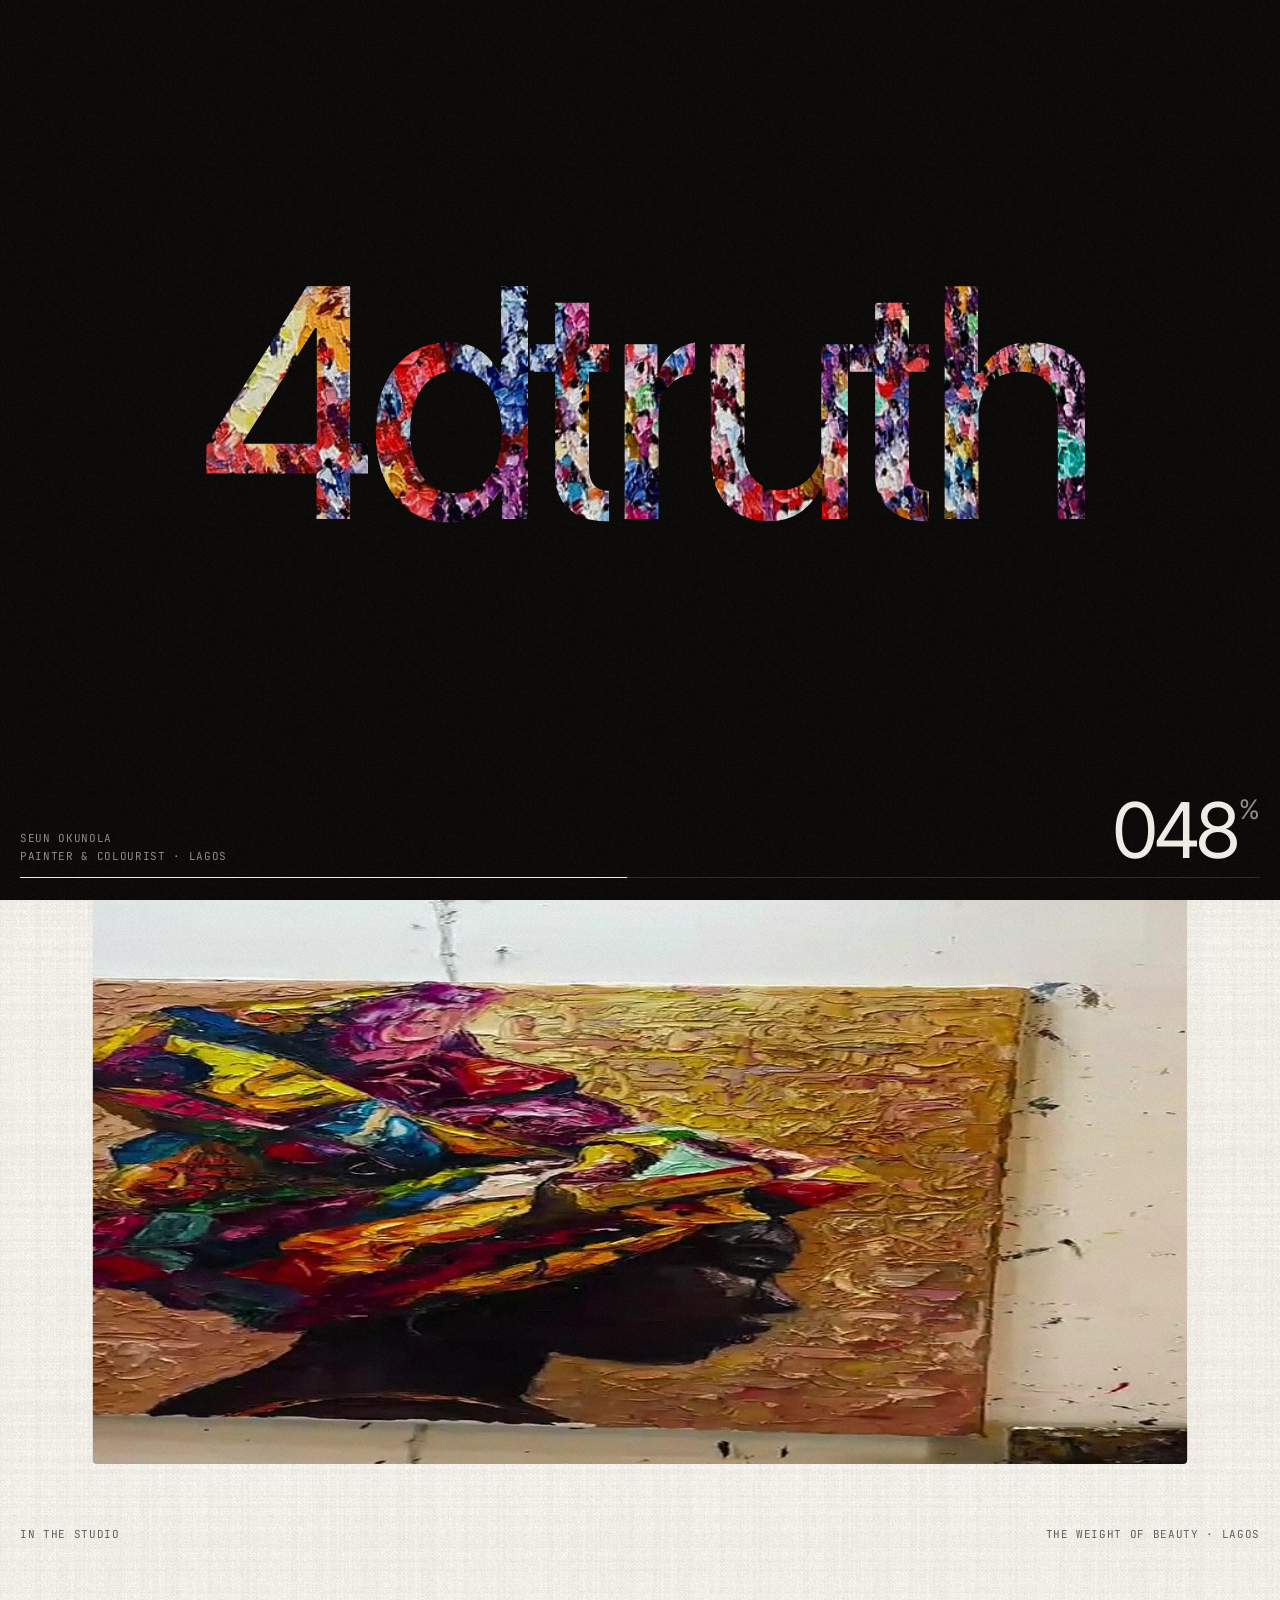
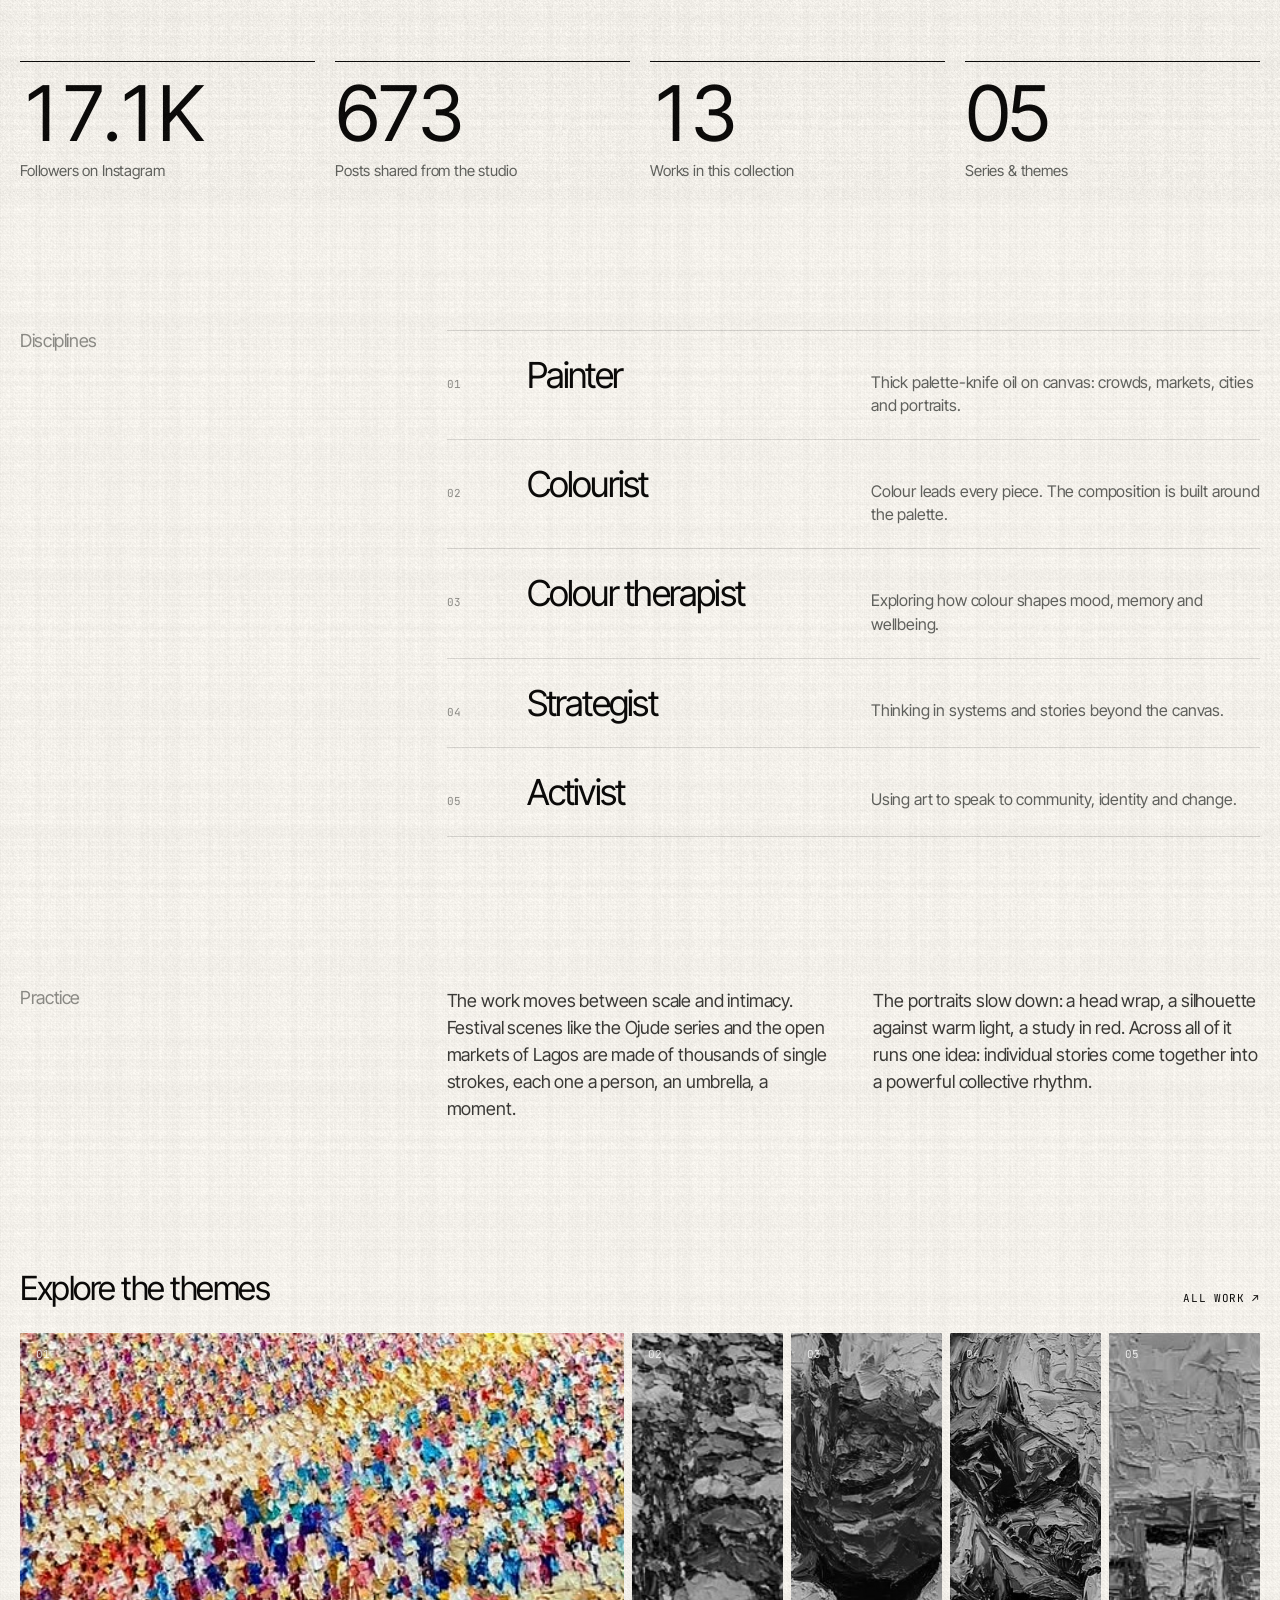
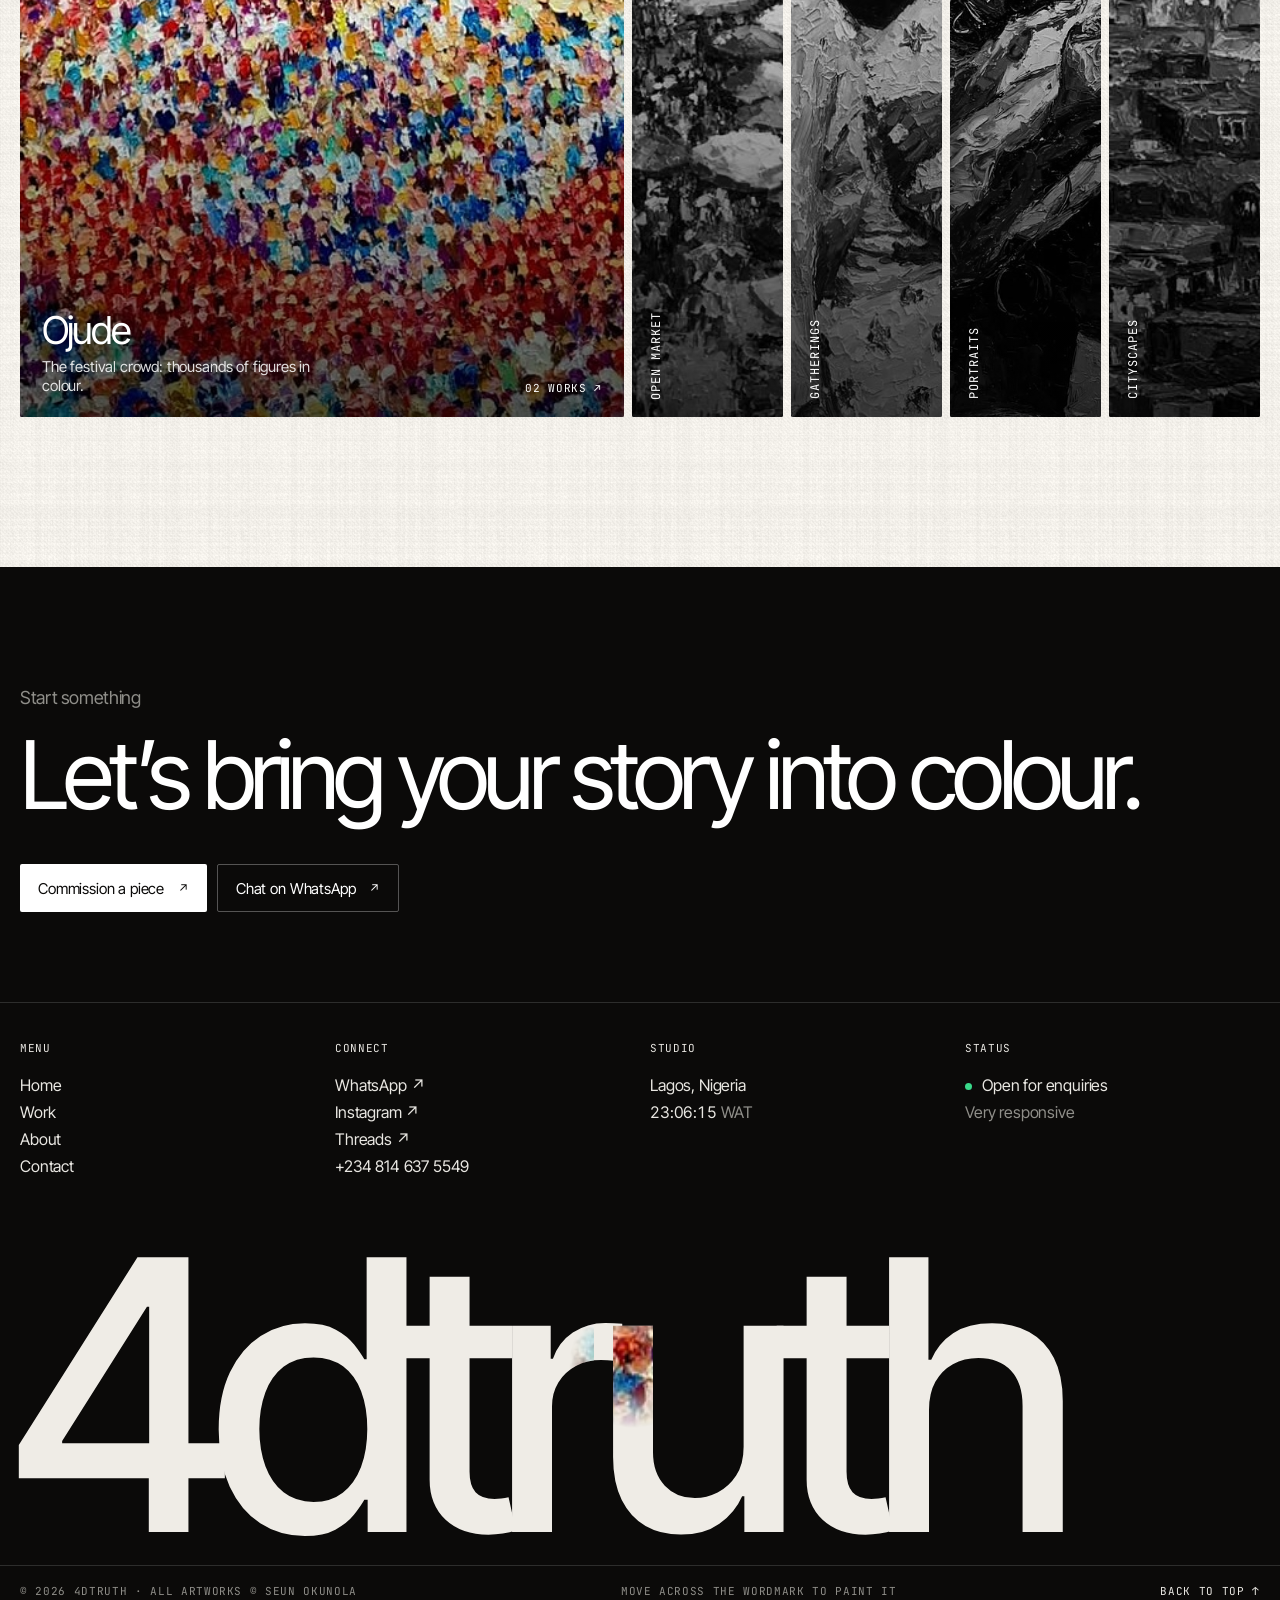
==== commit 10f5b46f: "Wordmark preloader, new footer wordmark, menu fixes - Premium preloader on every page (first visit p" ====
--- a/about.html
+++ b/about.html
@@ -7,7 +7,7 @@
   <meta name="description" content="About Seun Okunola (4dtruth): multidisciplinary artist, colourist and colour therapist, strategist and activist based in Lagos, Nigeria." />
   <meta property="og:image" content="/assets/works/the-weight-of-beauty.jpg" />
   <link rel="icon" href="data:image/svg+xml,%3Csvg xmlns='http://www.w3.org/2000/svg' viewBox='0 0 32 32'%3E%3Crect width='32' height='32' fill='%230b0a09'/%3E%3Ctext x='16' y='22' font-family='Arial' font-weight='700' font-size='15' fill='white' text-anchor='middle'%3E4d%3C/text%3E%3C/svg%3E" />
-  <script>if (sessionStorage.getItem("fdt-pt")) document.documentElement.classList.add("pt-in");</script>
+  <script>(function(d,s){if(s.getItem("fdt-pt"))d.classList.add("pt-in");else if(!s.getItem("fdt-seen")&&!matchMedia("(prefers-reduced-motion: reduce)").matches)d.classList.add("preload");})(document.documentElement,sessionStorage);</script>
   <link rel="preconnect" href="https://fonts.googleapis.com" />
   <link rel="preconnect" href="https://fonts.gstatic.com" crossorigin />
   <link href="https://fonts.googleapis.com/css2?family=Inter+Tight:wght@300;400;500&family=JetBrains+Mono:wght@400;500&display=swap" rel="stylesheet" />
--- a/styles.css
+++ b/styles.css
@@ -104,6 +104,14 @@
 [data-reveal].fade { opacity: 0; transform: translateY(24px); transition: opacity 1s var(--ease), transform 1s var(--ease); }
 [data-reveal].fade.in { opacity: 1; transform: none; }
 
+/* ---------- Pictures: grey until hovered (touch: colour when centred) ---------- */
+.card-media img, .mq img, .next img, .piece-wall img, .ms img { filter: grayscale(1) contrast(1.04); }
+.card-media img, .mq img, .piece-wall img { transition: filter 1s var(--ease), scale .9s var(--ease), clip-path 1.3s var(--ease) .2s; }
+.card:hover .card-media img, .card.color .card-media img,
+.mq:hover img, .mq.color img,
+.piece-wall:hover img, .piece-wall.color img,
+.ms:hover img, .ms.color img { filter: grayscale(0) contrast(1); }
+
 /* ---------- Page transition ---------- */
 .pt {
   position: fixed; inset: 0; z-index: 150; background: var(--ink); color: #fff; pointer-events: none;
@@ -117,7 +125,7 @@
 html.pt-in .pt .pt-logo { opacity: 1; }
 .pt.open { clip-path: inset(0 0 100% 0); transition: clip-path .9s var(--ease) .1s; }
 
-/* ---------- Nav (no background: logo + menu) ---------- */
+/* ---------- Nav (no background: logo + hamburger menu, all screens) ---------- */
 .nav {
   position: fixed; inset: 0 0 auto 0; z-index: 60; height: var(--headH);
   display: flex; justify-content: space-between; align-items: center;
@@ -127,42 +135,110 @@
 .is-loading .nav { opacity: 0; transform: translateY(-10px); }
 html.nav-hide .nav { transform: translateY(calc(-1 * var(--headH))); transition: transform .45s var(--ease); }
 .nav-logo { font-size: 22px; font-weight: 500; letter-spacing: -0.045em; }
-.nav-menu { display: flex; gap: 22px; font-size: 15px; }
-.nav-menu a { position: relative; }
-.nav-menu a.cur::before { content: ""; position: absolute; left: -10px; top: 50%; width: 4px; height: 4px; background: currentColor; translate: 0 -50%; }
-.nav-burger { display: none; font-size: 15px; color: inherit; }
-
-/* Full-screen menu (mobile) */
+.nav-toggle { display: inline-flex; align-items: center; gap: 12px; height: 40px; padding: 0 2px; font-size: 15px; color: inherit; }
+.nav-toggle-t { display: inline-block; min-width: 44px; text-align: left; }
+
+/* Modern hamburger: two lines, the lower one shorter; morphs into an X */
+.burger { position: relative; width: 24px; height: 12px; display: block; }
+.burger i {
+  position: absolute; right: 0; height: 1.5px; background: currentColor; border-radius: 2px;
+  transition: transform .6s var(--ease), width .5s var(--ease), top .5s var(--ease);
+}
+.burger i:nth-child(1) { top: 0; width: 100%; }
+.burger i:nth-child(2) { top: calc(100% - 1.5px); width: 62%; }
+.nav-toggle:hover .burger i:nth-child(2) { width: 100%; }
+.nav-toggle:hover .burger i:nth-child(1) { width: 62%; }
+.menu-open .burger i { width: 100% !important; top: calc(50% - .75px); }
+.menu-open .burger i:nth-child(1) { transform: rotate(45deg); }
+.menu-open .burger i:nth-child(2) { transform: rotate(-45deg); }
+
+/* ---------- Menu overlay ---------- */
 .menu {
-  position: fixed; inset: 0; z-index: 55; background: var(--paper) url("assets/texture/canvas.png");
-  display: flex; flex-direction: column; justify-content: space-between; padding: calc(var(--headH) + 24px) var(--pad) 28px;
-  clip-path: inset(0 0 100% 0); visibility: hidden;
-  transition: clip-path .8s var(--ease), visibility 0s .8s;
-}
-.menu.open { clip-path: inset(0 0 0 0); visibility: visible; transition: clip-path .8s var(--ease), visibility 0s; }
-.menu-links { display: flex; flex-direction: column; border-top: 1px solid var(--line); }
-.menu-links a { display: flex; align-items: baseline; gap: 18px; padding: 14px 0; border-bottom: 1px solid var(--line); font-size: clamp(40px, 12vw, 72px); letter-spacing: -0.05em; line-height: 1; }
-.menu-links a .mono { color: var(--muted); }
-.menu-links a > span:last-child { transform: translateY(40%); opacity: 0; transition: transform .9s var(--ease), opacity .6s var(--ease); transition-delay: calc(.25s + var(--i) * 70ms); }
-.menu.open .menu-links a > span:last-child { transform: none; opacity: 1; }
-.menu-foot { display: flex; justify-content: space-between; gap: 12px; flex-wrap: wrap; color: var(--grey); }
-
-/* ---------- Loader (home, first visit) ---------- */
-.loader { position: fixed; inset: 0; z-index: 90; background: var(--paper) url("assets/texture/canvas.png"); display: grid; place-items: center; pointer-events: none; }
-.ring-stage { perspective: 1400px; width: 100%; height: 100%; display: grid; place-items: center; }
-.ring { position: relative; width: 120px; height: 90px; transform-style: preserve-3d; animation: ringSpin 2.6s var(--ease) forwards; }
-.ring-card {
-  position: absolute; inset: 0; transform-style: preserve-3d; background-size: cover; background-position: center;
-  transform: rotateY(calc(var(--k) * 45deg)) translateZ(210px);
-  opacity: 0; animation: cardIn .6s var(--ease) forwards; animation-delay: calc(var(--k) * 70ms + 150ms);
-}
-@keyframes ringSpin {
-  0% { transform: rotateX(-8deg) rotateZ(-4deg) rotateY(40deg) scale(.7); }
-  100% { transform: rotateX(-4deg) rotateZ(0deg) rotateY(-320deg) scale(1); }
-}
-@keyframes cardIn { to { opacity: 1; } }
-.loader.out .ring { transition: opacity .5s var(--ease); opacity: 0; }
-.loader.gone { opacity: 0; visibility: hidden; transition: opacity .3s linear, visibility 0s .3s; }
+  position: fixed; inset: 0; z-index: 55; color: #f1eee8;
+  background: var(--ink);
+  display: grid; grid-template-rows: 1fr auto auto; gap: 28px;
+  padding: calc(var(--headH) + 28px) var(--pad) 22px;
+  clip-path: inset(0 0 100% 0); visibility: hidden; overflow-y: auto; overscroll-behavior: contain;
+  transition: clip-path .9s var(--ease), visibility 0s .9s;
+}
+.menu::before { /* soft colour glow from the active painting */
+  content: ""; position: absolute; inset: -20%; z-index: -1; opacity: .22;
+  background: radial-gradient(circle at 75% 40%, rgba(214,120,60,.55), transparent 55%), radial-gradient(circle at 20% 90%, rgba(60,110,200,.45), transparent 50%);
+  filter: blur(40px);
+}
+.menu.open { clip-path: inset(0 0 0 0); visibility: visible; transition: clip-path .9s var(--ease), visibility 0s; }
+.menu-grid { display: grid; grid-template-columns: 1.25fr 1fr; gap: 40px; min-height: 0; }
+.menu-links { display: flex; flex-direction: column; justify-content: center; border-top: 1px solid rgba(255,255,255,.14); }
+.menu-links a {
+  display: grid; grid-template-columns: 56px 1fr auto; align-items: baseline; gap: 12px;
+  padding: min(12px, 1.2vh) 0; border-bottom: 1px solid rgba(255,255,255,.14);
+  transition: opacity .5s var(--ease);
+}
+.menu-links a.dim { opacity: .28; }
+.ml-i { color: #8f8e89; }
+.ml-t { display: block; font-size: clamp(40px, min(8vw, 10.5vh), 136px); letter-spacing: -0.065em; line-height: .95; padding-bottom: .04em; }
+.ml-tt { display: inline-block; padding-right: .08em; clip-path: inset(-.2em -.3em 100% -.1em); transform: translateY(.35em); transition: clip-path 1s var(--ease), transform 1s var(--ease), translate .6s var(--expo); transition-delay: calc(.25s + var(--i) * 80ms), calc(.25s + var(--i) * 80ms), 0s; }
+.menu.open .ml-tt { clip-path: inset(-.2em -.3em -.25em -.1em); transform: none; }
+.menu-links a:hover .ml-tt { translate: 1.2rem 0; }
+.menu-links a.cur .ml-t::after { content: ""; display: inline-block; width: .14em; height: .14em; border-radius: 50%; background: #39d98a; margin-left: .12em; vertical-align: .6em; }
+.ml-s { color: #8f8e89; opacity: 0; transform: translateY(8px); transition: opacity .6s var(--ease), transform .6s var(--ease); transition-delay: calc(.45s + var(--i) * 80ms); }
+.menu.open .ml-s { opacity: 1; transform: none; }
+
+.menu-preview { position: relative; min-height: 0; }
+.mp { position: absolute; inset: 0; margin: 0; overflow: hidden; border-radius: 3px; clip-path: inset(100% 0 0 0 round 3px); transition: clip-path .9s var(--ease); }
+.mp img { width: 100%; height: 100%; object-fit: cover; transform: scale(1.15); filter: grayscale(1) contrast(1.04); transition: transform 1.4s var(--ease), filter 1s var(--ease); }
+.menu-preview:hover .mp img, .mp.color img { filter: grayscale(0) contrast(1); }
+.mp figcaption { position: absolute; left: 14px; bottom: 12px; color: #fff; text-shadow: 0 1px 10px rgba(0,0,0,.5); }
+.menu.open .mp.act { clip-path: inset(0 0 0 0 round 3px); z-index: 1; transition-delay: .2s; }
+.menu.open .mp.act img { transform: scale(1); transition-delay: .2s; }
+
+.menu-strip { overflow: hidden; }
+.menu-h { color: #8f8e89; margin-bottom: 12px; }
+.ms-row { display: grid; grid-template-columns: repeat(6, 1fr); gap: 10px; }
+.ms { position: relative; display: block; height: clamp(70px, 14vh, 150px); overflow: hidden; border-radius: 2px; opacity: 0; transform: translateY(24px); transition: opacity .8s var(--ease), transform .8s var(--ease); transition-delay: calc(.5s + var(--i) * 60ms); }
+.menu.open .ms { opacity: 1; transform: none; }
+.ms img { width: 100%; height: 100%; object-fit: cover; transition: scale .8s var(--ease), filter .8s var(--ease); }
+.ms span { position: absolute; left: 8px; bottom: 6px; right: 8px; color: #fff; font-size: 9.5px; opacity: 0; transform: translateY(4px); transition: opacity .4s var(--ease), transform .4s var(--ease); white-space: nowrap; overflow: hidden; text-overflow: ellipsis; text-shadow: 0 1px 8px rgba(0,0,0,.6); }
+.ms:hover img { scale: 1.06; }
+.ms:hover span { opacity: 1; transform: none; }
+
+.menu-foot { display: flex; justify-content: space-between; align-items: center; gap: 16px 28px; flex-wrap: wrap; border-top: 1px solid rgba(255,255,255,.14); padding-top: 18px; opacity: 0; transition: opacity .8s var(--ease) .6s; }
+.menu.open .menu-foot { opacity: 1; }
+.mf-links, .mf-meta { display: flex; gap: 22px; flex-wrap: wrap; color: #cfccc5; }
+.mf-meta { color: #8f8e89; }
+.mf-meta [data-clock] { color: #cfccc5; font-variant-numeric: tabular-nums; }
+
+/* ---------- Preloader (first visit, every page) ---------- */
+html.preload body::before { content: ""; position: fixed; inset: 0; z-index: 170; background: var(--ink); }
+.pl {
+  position: fixed; inset: 0; z-index: 180; background: var(--ink); color: #f1eee8;
+  display: grid; grid-template-rows: 1fr auto auto; padding: 22px var(--pad);
+  clip-path: inset(0 0 0 0);
+}
+.pl.wipe { clip-path: inset(0 0 100% 0); transition: clip-path 1.05s var(--ease); }
+.pl-word {
+  align-self: center; justify-self: center; display: flex;
+  font-size: min(25vw, 46vh); font-weight: 500; letter-spacing: -0.075em; line-height: .9;
+}
+.pl-l { display: block; overflow: hidden; padding: .02em .02em .06em; margin: 0 -.02em; }
+.pl-c {
+  display: block; color: transparent;
+  background-image: var(--paint); background-size: var(--fw, 100vw) auto; background-repeat: no-repeat;
+  background-position: var(--ox, 0px) 50%;
+  -webkit-background-clip: text; background-clip: text;
+  transform: translateY(110%) rotate(6deg); transform-origin: 0 100%;
+  transition: transform 1.1s var(--ease); transition-delay: calc(var(--i) * 70ms + 100ms);
+}
+.pl.in .pl-c { transform: none; }
+.pl.out .pl-c { transform: translateY(-115%) rotate(-4deg); transition: transform .9s var(--ease); transition-delay: calc(var(--i) * 45ms); }
+.pl-foot { display: flex; justify-content: space-between; align-items: flex-end; gap: 20px; padding-bottom: 14px; opacity: 0; transition: opacity .8s var(--ease) .5s; }
+.pl.in .pl-foot { opacity: 1; }
+.pl.out .pl-foot { opacity: 0; transition: opacity .4s var(--ease); }
+.pl-meta { display: flex; flex-direction: column; gap: 4px; color: #8f8e89; }
+.pl-count { font-size: clamp(40px, 6vw, 92px); letter-spacing: -0.06em; line-height: .85; font-variant-numeric: tabular-nums; }
+.pl-pc { font-size: .35em; vertical-align: top; margin-left: .1em; color: #8f8e89; letter-spacing: 0; }
+.pl-bar { height: 1px; background: rgba(255,255,255,.14); overflow: hidden; }
+.pl-bar i { display: block; height: 100%; background: #f1eee8; transform: scaleX(0); transform-origin: left; }
 
 /* ---------- Home: intro / hero / reel ---------- */
 .intro { position: relative; height: 230vh; }
@@ -171,7 +247,7 @@
   position: absolute; inset: 0; background: #111; overflow: hidden;
   clip-path: inset(var(--ht, 0%) var(--hr, 0%) var(--hb, 0%) var(--hl, 0%) round var(--hrad, 0px));
 }
-.hero-video { position: absolute; inset: 0; width: 100%; height: 100%; object-fit: cover; transform: scale(var(--hs, 1.08)); }
+.hero-video { position: absolute; inset: 0; width: 100%; height: 100%; object-fit: cover; transform: scale(var(--hs, 1.02)); }
 .hero-shade { position: absolute; inset: 0; background: radial-gradient(ellipse at 50% 55%, rgba(0,0,0,.32), rgba(0,0,0,.12) 60%), linear-gradient(180deg, rgba(0,0,0,.25), rgba(0,0,0,.05) 40%, rgba(0,0,0,.5)); }
 .hero-content {
   position: absolute; left: 50%; top: 50%; translate: -50% -50%; width: min(92vw, 1120px);
@@ -229,7 +305,7 @@
 .card-media { position: relative; overflow: hidden; background: #e7e3db; aspect-ratio: 1 / 1; border-radius: 2px; clip-path: inset(100% 0 0 0 round 2px); transition: clip-path 1.3s var(--ease); }
 .card.in .card-media { clip-path: inset(0 0 0 0 round 2px); }
 .card.wide .card-media { aspect-ratio: 16 / 8; }
-.card-media img { position: absolute; left: 0; top: -8%; width: 100%; height: 116%; object-fit: cover; transform: translate3d(0, var(--py, 0px), 0); transition: scale .9s var(--ease); }
+.card-media img { position: absolute; left: 0; top: -8%; width: 100%; height: 116%; object-fit: cover; transform: translate3d(0, var(--py, 0px), 0); transition: scale .9s var(--ease), filter 1s var(--ease); }
 .card:hover .card-media img { scale: 1.03; }
 .card-info { display: flex; justify-content: space-between; align-items: center; gap: 16px; padding-top: 18px; }
 .card-info h3 { font-size: clamp(20px, 1.9vw, 28px); font-weight: 400; letter-spacing: -0.04em; color: var(--grey); transition: color .3s var(--ease); white-space: nowrap; }
@@ -247,8 +323,8 @@
   transition: flex .8s var(--ease);
 }
 .sp:hover, .sp.act { flex: 4; }
-.sp img { position: absolute; inset: 0; width: 100%; height: 100%; object-fit: cover; transform: scale(1.08); transition: transform 1.2s var(--ease), filter .8s var(--ease); filter: saturate(.85) brightness(.8); }
-.sp:hover img, .sp.act img { transform: scale(1); filter: none; }
+.sp img { position: absolute; inset: 0; width: 100%; height: 100%; object-fit: cover; transform: scale(1.08); transition: transform 1.2s var(--ease), filter .8s var(--ease); filter: grayscale(1) brightness(.8); }
+.sp:hover img, .sp.act img, .sp.color img { transform: scale(1); filter: none; }
 .sp::after { content: ""; position: absolute; inset: 0; background: linear-gradient(180deg, rgba(0,0,0,0) 40%, rgba(0,0,0,.65)); }
 .sp-v { position: absolute; z-index: 2; left: 16px; bottom: 18px; writing-mode: vertical-rl; transform: rotate(180deg); font-family: var(--mono); font-size: 12px; letter-spacing: .08em; text-transform: uppercase; transition: opacity .35s var(--ease) .4s, transform .35s var(--ease) .4s; }
 .sp:hover .sp-v, .sp.act .sp-v { opacity: 0; transform: rotate(180deg) translateY(.6rem); transition-delay: 0s; }
@@ -296,7 +372,7 @@
 .marquee { overflow: hidden; }
 .marquee-track { display: flex; gap: 20px; width: max-content; will-change: transform; }
 .mq { position: relative; height: clamp(260px, 40vh, 440px); flex: none; overflow: hidden; border-radius: 2px; }
-.mq img { height: 100%; width: auto; transition: scale .9s var(--ease); }
+.mq img { height: 100%; width: auto; transition: scale .9s var(--ease), filter 1s var(--ease); }
 .mq:hover img { scale: 1.04; }
 .mq span { position: absolute; left: 12px; bottom: 10px; color: #fff; font-size: 14px; opacity: 0; transform: translateY(6px); transition: opacity .5s var(--ease), transform .5s var(--ease); text-shadow: 0 1px 8px rgba(0,0,0,.4); }
 .mq:hover span { opacity: 1; transform: none; }
@@ -317,19 +393,29 @@
 .f-dot { display: inline-block; width: 7px; height: 7px; border-radius: 50%; background: #39d98a; margin-right: 10px; vertical-align: middle; box-shadow: 0 0 0 0 rgba(57,217,138,.6); animation: pulse 2s infinite; }
 @keyframes pulse { 0% { box-shadow: 0 0 0 0 rgba(57,217,138,.5); } 70% { box-shadow: 0 0 0 9px rgba(57,217,138,0); } 100% { box-shadow: 0 0 0 0 rgba(57,217,138,0); } }
 .f-word {
-  display: flex; padding: 40px 0 0 calc(var(--pad) - 1.2vw); font-size: 29vw; font-weight: 500; letter-spacing: -0.075em; line-height: .86;
-  white-space: nowrap; overflow: hidden; cursor: pointer; --mx: 0; --my: 0;
-}
-.f-word span {
-  display: inline-block; color: transparent;
+  position: relative; display: block; margin: 56px 0 0; padding: 0 0 0 calc(var(--pad) - 1.1vw);
+  font-size: 29.5vw; font-weight: 500; letter-spacing: -0.075em; line-height: .84;
+  white-space: nowrap; overflow: hidden; cursor: crosshair; --p: 0;
+}
+.fw-base, .fw-paint { display: flex; }
+.fw-paint {
+  position: absolute; inset: 0 0 0 calc(var(--pad) - 1.1vw); pointer-events: none;
+  -webkit-mask-image: radial-gradient(circle var(--sr, 0px) at var(--sx, 50%) var(--sy, 50%), #000 35%, rgba(0,0,0,.6) 60%, transparent 100%);
+          mask-image: radial-gradient(circle var(--sr, 0px) at var(--sx, 50%) var(--sy, 50%), #000 35%, rgba(0,0,0,.6) 60%, transparent 100%);
+}
+.fw-l {
+  display: inline-block; color: #efece6; padding-bottom: .03em;
+  /* each letter rises at its own pace as the footer scrolls in */
+  transform: translateY(calc((1 - var(--p)) * (62% + var(--i) * 9%))) rotate(calc((1 - var(--p)) * (var(--i) - 3) * 1.6deg));
+  opacity: calc(.2 + var(--p) * .8);
+  will-change: transform;
+}
+.fw-p {
+  color: transparent;
   background-image: var(--paint); background-size: var(--fw, 100vw) auto; background-repeat: no-repeat;
-  background-position: calc(var(--ox, 0px) + var(--mx) * -60px) calc(50% + var(--my) * -80px);
+  background-position: var(--ox, 0px) 50%;
   -webkit-background-clip: text; background-clip: text;
-  transform: translateY(105%); transition: transform 1.2s var(--ease), background-position .6s var(--expo);
-  transition-delay: calc(var(--i) * 60ms), 0s;
-}
-.f-word.in span { transform: none; }
-.f-word:hover span { transform: translateY(calc(sin(var(--i) * 1.3) * 4%)); transition: transform .9s var(--expo), background-position .6s var(--expo); }
+}
 .f-bottom { display: flex; justify-content: space-between; gap: 16px; padding: 18px var(--pad) 22px; color: #8f8e89; border-top: 1px solid rgba(255,255,255,.14); flex-wrap: wrap; }
 .f-bottom a { color: #e9e7e2; }
 
@@ -371,7 +457,7 @@
 .crumbs { display: flex; gap: 10px; color: var(--muted); margin-bottom: 26px; }
 .crumbs a:hover { color: var(--ink); }
 .piece-wall { position: relative; background: rgba(11,10,9,.05); border-radius: 2px; display: grid; place-items: center; padding: 8% 10%; min-height: calc(100vh - var(--headH) - 80px); }
-.piece-wall img { max-height: 76vh; width: auto; box-shadow: 0 2px 4px rgba(0,0,0,.08), 0 40px 70px -30px rgba(0,0,0,.5); clip-path: inset(100% 0 0 0); transition: clip-path 1.3s var(--ease) .2s; }
+.piece-wall img { max-height: 76vh; width: auto; box-shadow: 0 2px 4px rgba(0,0,0,.08), 0 40px 70px -30px rgba(0,0,0,.5); clip-path: inset(100% 0 0 0); transition: clip-path 1.3s var(--ease) .2s, filter 1s var(--ease); }
 .piece-wall.in img { clip-path: inset(0 0 0 0); }
 .piece-info { position: sticky; top: calc(var(--headH) + 40px); }
 .piece-idx { color: var(--muted); margin-bottom: 18px; display: block; }
@@ -383,8 +469,8 @@
 .piece-btns { display: flex; gap: 10px; flex-wrap: wrap; margin-top: 34px; }
 .pager { display: flex; justify-content: space-between; margin-top: 28px; }
 .next { display: block; position: relative; overflow: hidden; color: #fff; height: 70vh; min-height: 460px; margin: 0 var(--pad); border-radius: 2px; }
-.next img { position: absolute; inset: -6% 0; width: 100%; height: 112%; object-fit: cover; transform: translate3d(0, var(--py, 0px), 0) scale(1.04); transition: scale 1.2s var(--ease); filter: brightness(.7); }
-.next:hover img { scale: 1.06; }
+.next img { position: absolute; inset: -6% 0; width: 100%; height: 112%; object-fit: cover; transform: translate3d(0, var(--py, 0px), 0) scale(1.04); transition: scale 1.2s var(--ease), filter 1s var(--ease); filter: grayscale(1) brightness(.7); }
+.next:hover img, .next.color img { scale: 1.06; filter: grayscale(0) brightness(.7); }
 .next-in { position: absolute; inset: auto var(--pad) 24px var(--pad); display: flex; justify-content: space-between; align-items: flex-end; gap: 20px; }
 .next-t { font-size: clamp(44px, 8vw, 140px); letter-spacing: -0.065em; line-height: .9; }
 .related { padding: 150px 0 140px; }
@@ -449,8 +535,17 @@
 }
 @media (max-width: 860px) {
   :root { --pad: 16px; }
-  .nav-menu { display: none; }
-  .nav-burger { display: block; }
+  .menu { grid-template-rows: 1fr auto auto; gap: 22px; padding-top: calc(var(--headH) + 12px); }
+  .menu-grid { grid-template-columns: 1fr; }
+  .menu-preview { display: none; }
+  .menu-links a { grid-template-columns: 34px 1fr; padding: 10px 0; }
+  .ml-s { grid-column: 2; margin-top: -4px; }
+  .ml-t { font-size: clamp(40px, min(14vw, 9vh), 80px); }
+  .ms-row { display: flex; overflow-x: auto; gap: 8px; scrollbar-width: none; margin: 0 calc(-1 * var(--pad)); padding: 0 var(--pad); }
+  .ms-row::-webkit-scrollbar { display: none; }
+  .ms { flex: none; width: 34vw; height: auto; aspect-ratio: 4 / 3; }
+  .ms span { opacity: 1; transform: none; }
+  .menu-foot { flex-direction: column; align-items: flex-start; }
   .intro { height: 200vh; }
   .hero-btns .btn { height: 44px; }
   .stats { grid-template-columns: 1fr 1fr; gap: 36px 16px; padding-top: 90px; }
